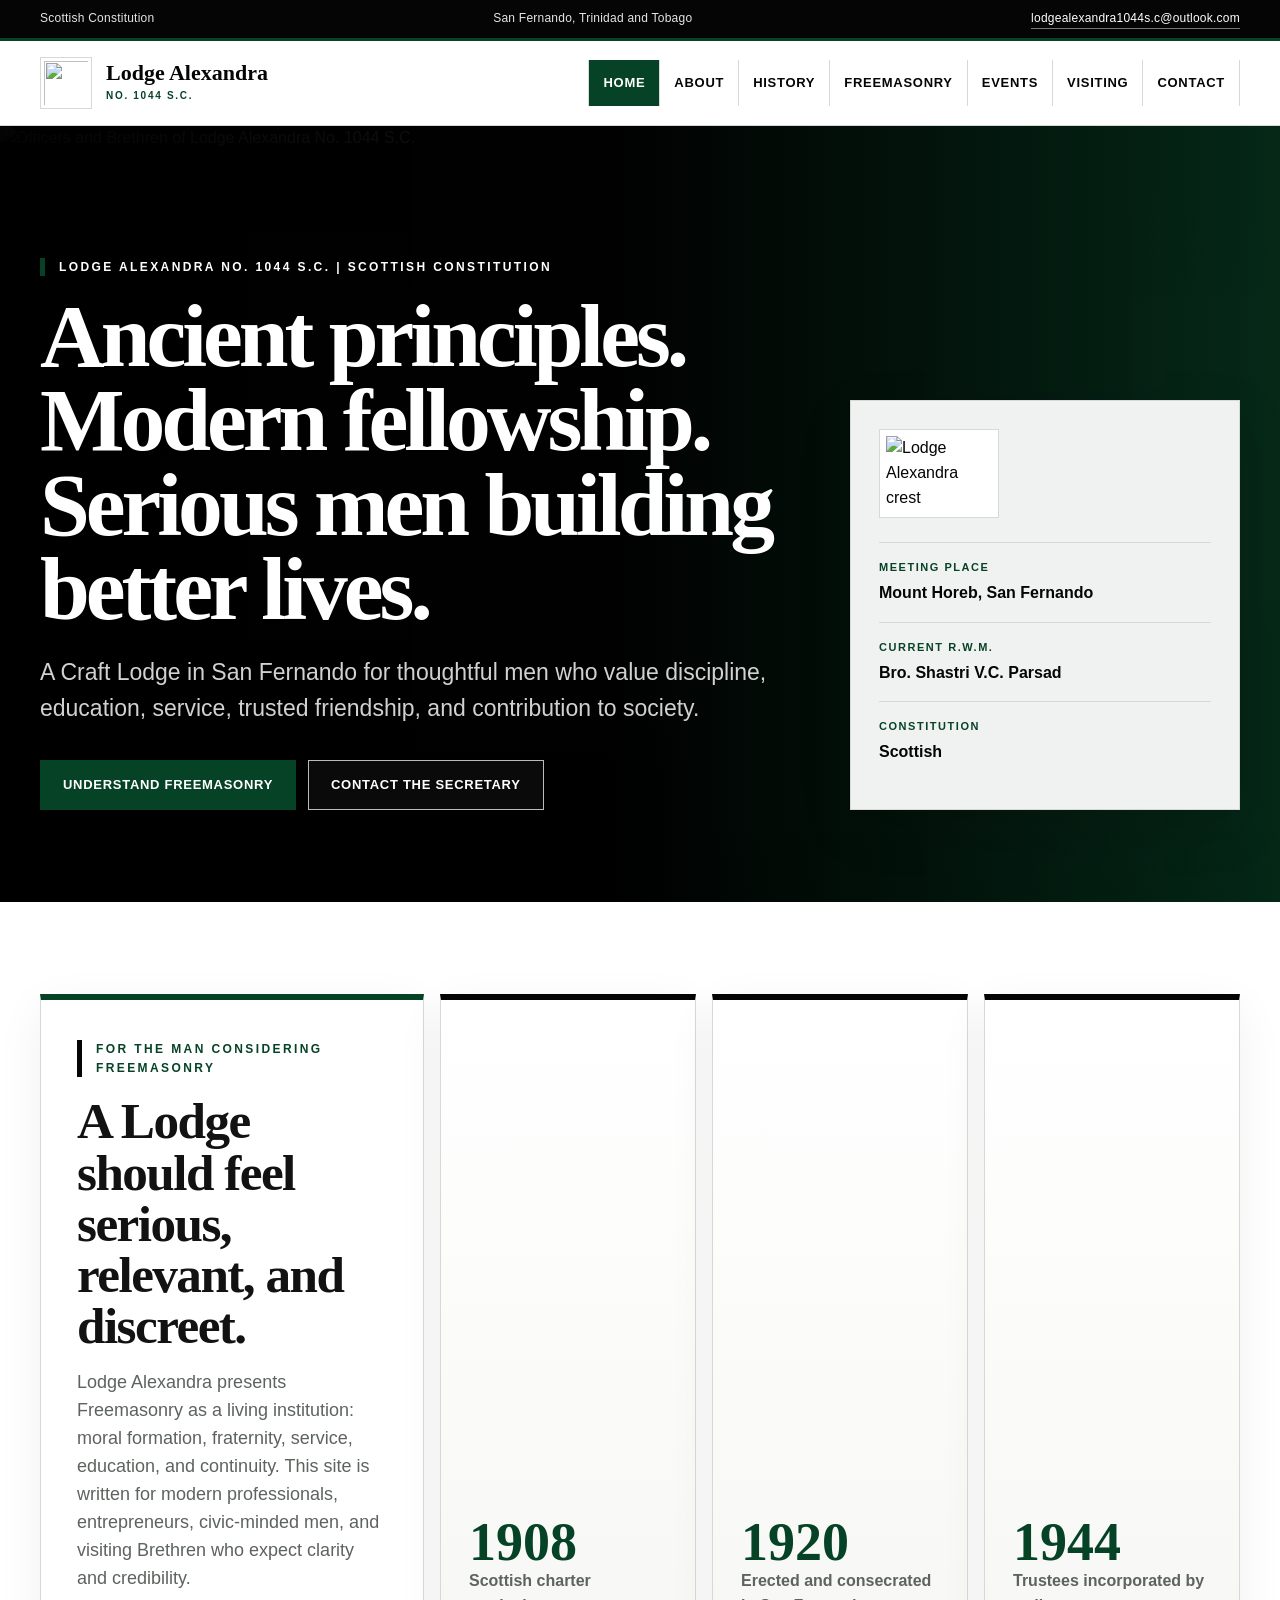
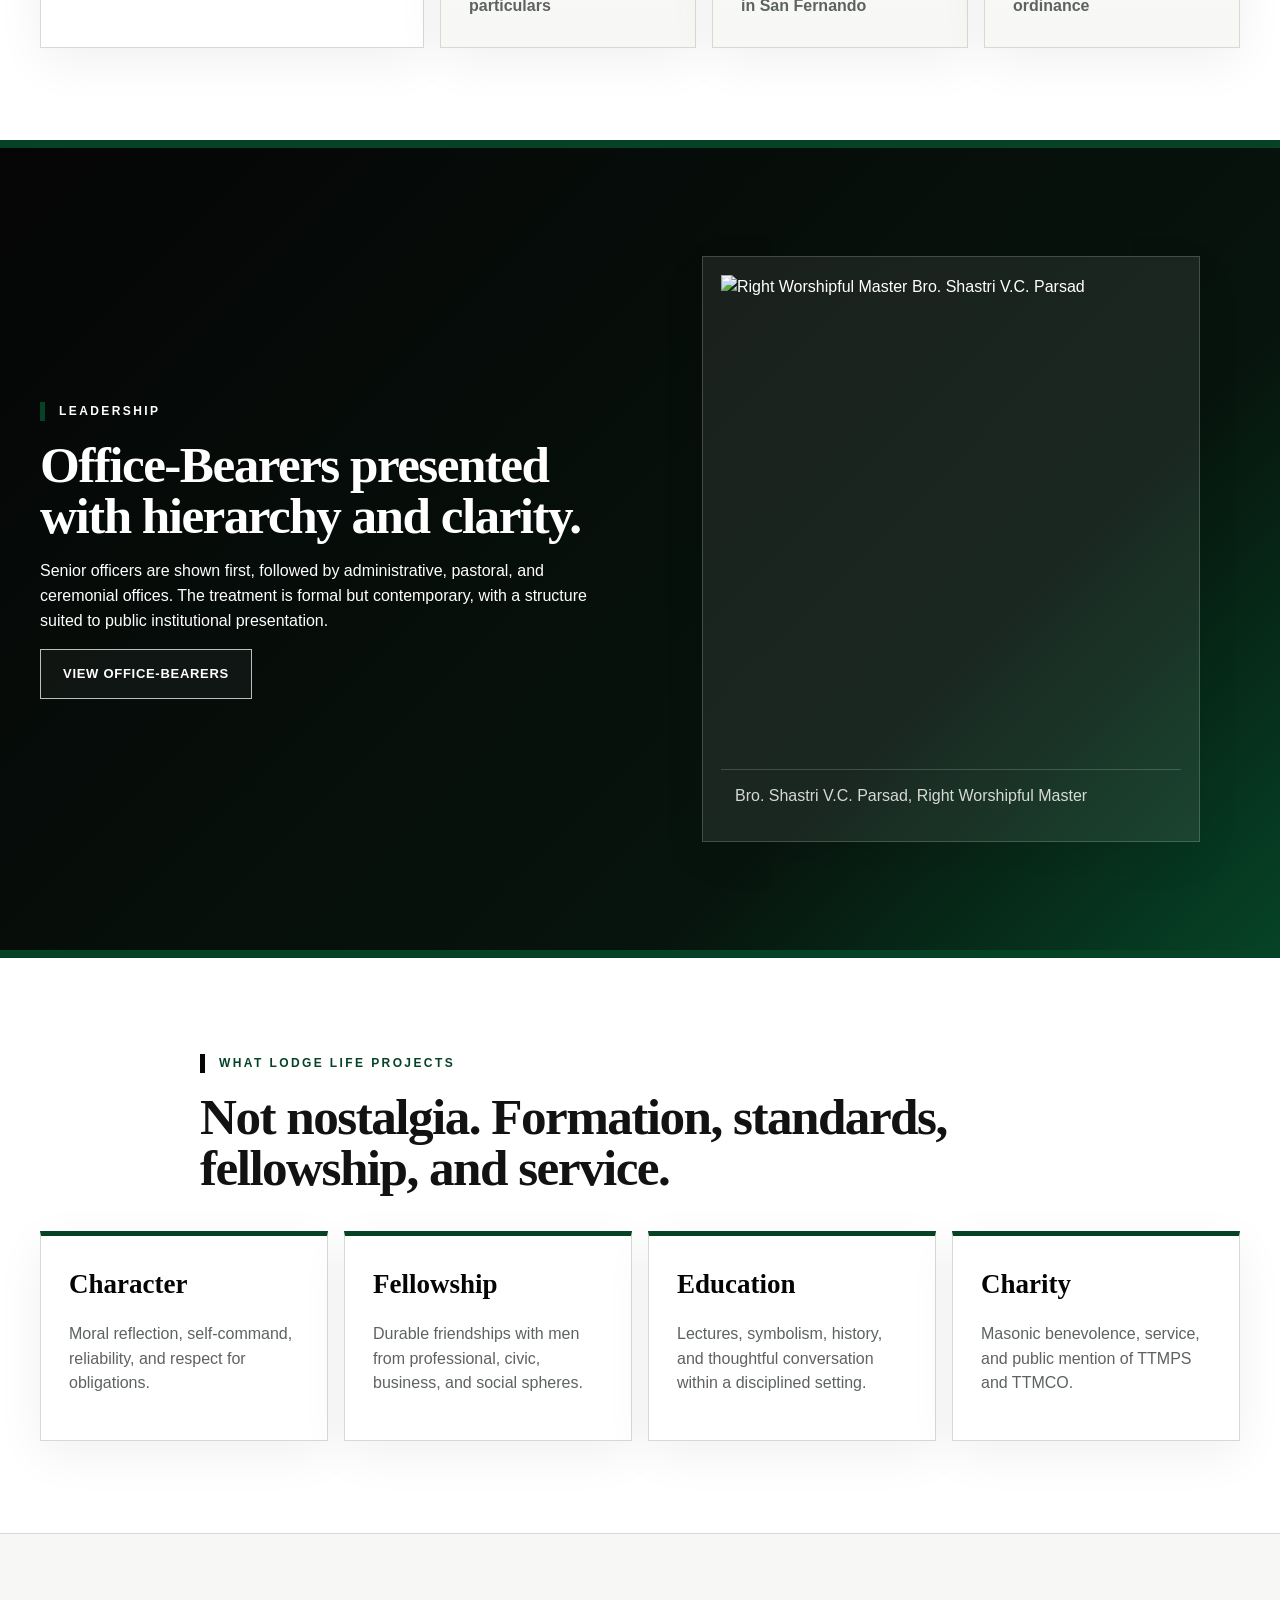
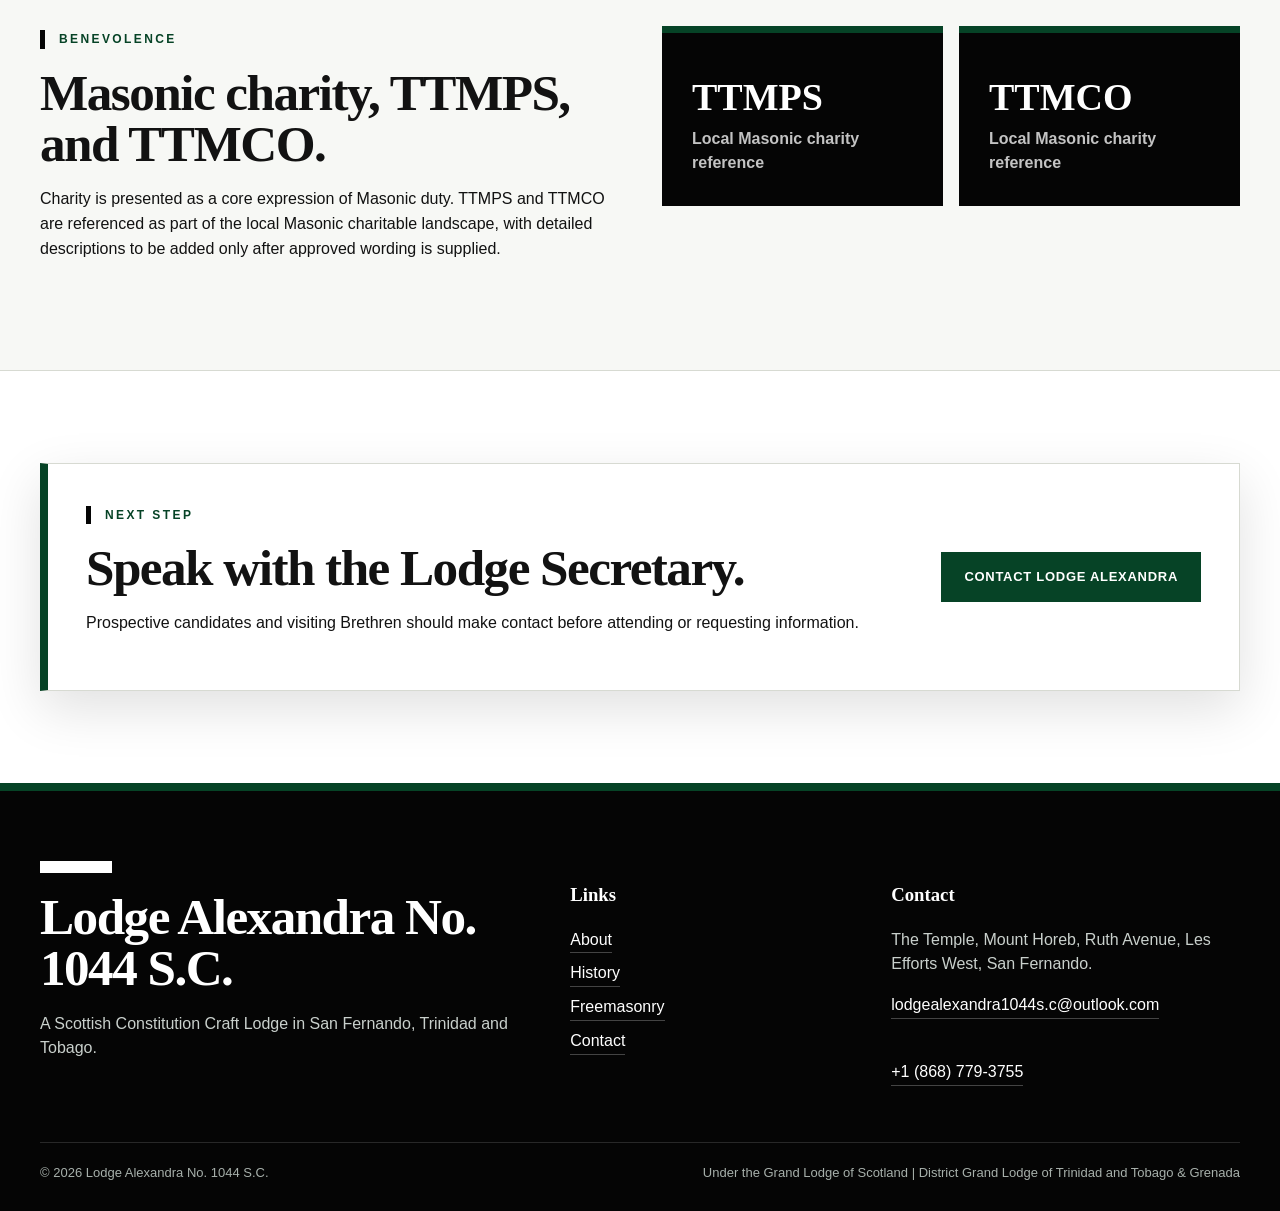
==== index.html @ 62c355cb "Add corporate homepage" ====
<!doctype html>
<html lang="en">
<head>
<meta charset="utf-8">
<meta name="viewport" content="width=device-width, initial-scale=1">
<title>Lodge Alexandra No. 1044 S.C. | Scottish Constitution Lodge in San Fernando</title>
<meta name="description" content="Modern public website for Lodge Alexandra No. 1044 S.C., San Fernando, Trinidad and Tobago.">
<meta name="theme-color" content="#064326">
<meta property="og:title" content="Lodge Alexandra No. 1044 S.C. | Scottish Constitution Lodge in San Fernando">
<meta property="og:description" content="Modern public website for Lodge Alexandra No. 1044 S.C., San Fernando, Trinidad and Tobago.">
<meta property="og:type" content="website">
<meta property="og:image" content="https://raw.githubusercontent.com/dominiong2026-stack/Lodge-Alexandra_1044_SC/main/assets/lodge-group-photo.jpg">
<link rel="icon" href="https://raw.githubusercontent.com/dominiong2026-stack/Lodge-Alexandra_1044_SC/main/assets/lodge-alexandra-logo.png" type="image/png">
<link rel="stylesheet" href="assets/styles.css">
</head>
<body class="">
<a class="skip-link" href="#main">Skip to content</a>
<header class="site-header" data-header>
  <div class="notice-bar"><div class="container"><span>Scottish Constitution</span><span>San Fernando, Trinidad and Tobago</span><a href="mailto:lodgealexandra1044s.c@outlook.com">lodgealexandra1044s.c@outlook.com</a></div></div>
  <div class="container nav-shell">
    <a class="brand" href="index.html" aria-label="Lodge Alexandra No. 1044 S.C. home"><img src="https://raw.githubusercontent.com/dominiong2026-stack/Lodge-Alexandra_1044_SC/main/assets/lodge-alexandra-logo.png" alt="" class="brand-mark"><span><strong>Lodge Alexandra</strong><small>No. 1044 S.C.</small></span></a>
    <button class="menu-toggle" type="button" data-menu-toggle aria-label="Open menu" aria-expanded="false"><span></span><span></span></button>
    <nav class="site-nav" data-nav><a class="nav-link active" href="index.html">Home</a><a class="nav-link " href="about.html">About</a><a class="nav-link " href="history.html">History</a><a class="nav-link " href="freemasonry.html">Freemasonry</a><a class="nav-link " href="events.html">Events</a><a class="nav-link " href="visiting-brethren.html">Visiting</a><a class="nav-link " href="contact.html">Contact</a></nav>
  </div>
</header>
<main id="main">
<section class="hero-v2">
  <div class="hero-bg"><img src="https://raw.githubusercontent.com/dominiong2026-stack/Lodge-Alexandra_1044_SC/main/assets/lodge-group-photo.jpg" alt="Officers and Brethren of Lodge Alexandra No. 1044 S.C."></div>
  <div class="container hero-inner">
    <div class="hero-copy">
      <p class="kicker">Lodge Alexandra No. 1044 S.C. | Scottish Constitution</p>
      <h1>Ancient principles. Modern fellowship. Serious men building better lives.</h1>
      <p class="lead">A Craft Lodge in San Fernando for thoughtful men who value discipline, education, service, trusted friendship, and contribution to society.</p>
      <div class="hero-actions"><a class="button gold" href="freemasonry.html">Understand Freemasonry</a><a class="button glass" href="contact.html">Contact the Secretary</a></div>
    </div>
    <aside class="hero-panel"><img src="https://raw.githubusercontent.com/dominiong2026-stack/Lodge-Alexandra_1044_SC/main/assets/lodge-alexandra-logo.png" alt="Lodge Alexandra crest"><dl><div><dt>Meeting place</dt><dd>Mount Horeb, San Fernando</dd></div><div><dt>Current R.W.M.</dt><dd>Bro. Shastri V.C. Parsad</dd></div><div><dt>Constitution</dt><dd>Scottish</dd></div></dl></aside>
  </div>
</section>
<section class="section intro-bento">
  <div class="container bento-grid">
    <article class="bento-card wide"><span class="kicker dark">For the man considering Freemasonry</span><h2>A Lodge should feel serious, relevant, and discreet.</h2><p>Lodge Alexandra presents Freemasonry as a living institution: moral formation, fraternity, service, education, and continuity. This site is written for modern professionals, entrepreneurs, civic-minded men, and visiting Brethren who expect clarity and credibility.</p></article>
    <article class="metric-card"><strong>1908</strong><span>Scottish charter particulars</span></article>
    <article class="metric-card"><strong>1920</strong><span>Erected and consecrated in San Fernando</span></article>
    <article class="metric-card"><strong>1944</strong><span>Trustees incorporated by ordinance</span></article>
  </div>
</section>
<section class="section dark-panel-section"><div class="container split modern-split"><div><span class="kicker">Leadership</span><h2>Office-Bearers presented with hierarchy and clarity.</h2><p>Senior officers are shown first, followed by administrative, pastoral, and ceremonial offices. The treatment is formal but contemporary, with a structure suited to public institutional presentation.</p><a class="button outline-light" href="about.html#office-bearers">View Office-Bearers</a></div><figure class="portrait-card"><img src="https://raw.githubusercontent.com/dominiong2026-stack/Lodge-Alexandra_1044_SC/main/assets/rwm-portrait.png" alt="Right Worshipful Master Bro. Shastri V.C. Parsad"><figcaption>Bro. Shastri V.C. Parsad, Right Worshipful Master</figcaption></figure></div></section>
<section class="section"><div class="container section-head"><span class="kicker dark">What Lodge life projects</span><h2>Not nostalgia. Formation, standards, fellowship, and service.</h2></div><div class="container cards four"><article class="feature-card"><h3>Character</h3><p>Moral reflection, self-command, reliability, and respect for obligations.</p></article><article class="feature-card"><h3>Fellowship</h3><p>Durable friendships with men from professional, civic, business, and social spheres.</p></article><article class="feature-card"><h3>Education</h3><p>Lectures, symbolism, history, and thoughtful conversation within a disciplined setting.</p></article><article class="feature-card"><h3>Charity</h3><p>Masonic benevolence, service, and public mention of TTMPS and TTMCO.</p></article></div></section>
<section class="section charity-band"><div class="container split"><div><span class="kicker dark">Benevolence</span><h2>Masonic charity, TTMPS, and TTMCO.</h2><p>Charity is presented as a core expression of Masonic duty. TTMPS and TTMCO are referenced as part of the local Masonic charitable landscape, with detailed descriptions to be added only after approved wording is supplied.</p></div><div class="charity-cards"><article><strong>TTMPS</strong><span>Local Masonic charity reference</span></article><article><strong>TTMCO</strong><span>Local Masonic charity reference</span></article></div></div></section>
<section class="section"><div class="container cta-strip"><div><span class="kicker dark">Next step</span><h2>Speak with the Lodge Secretary.</h2><p>Prospective candidates and visiting Brethren should make contact before attending or requesting information.</p></div><a class="button dark" href="contact.html">Contact Lodge Alexandra</a></div></section>
</main>
<footer class="site-footer">
  <div class="container footer-grid">
    <div><img src="https://raw.githubusercontent.com/dominiong2026-stack/Lodge-Alexandra_1044_SC/main/assets/lodge-alexandra-logo.png" alt="" class="footer-mark"><h2>Lodge Alexandra No. 1044 S.C.</h2><p>A Scottish Constitution Craft Lodge in San Fernando, Trinidad and Tobago.</p></div>
    <div><h3>Links</h3><a href="about.html">About</a><a href="history.html">History</a><a href="freemasonry.html">Freemasonry</a><a href="contact.html">Contact</a></div>
    <div><h3>Contact</h3><p>The Temple, Mount Horeb, Ruth Avenue, Les Efforts West, San Fernando.</p><p><a href="mailto:lodgealexandra1044s.c@outlook.com">lodgealexandra1044s.c@outlook.com</a><br><a href="tel:+18687793755">+1 (868) 779-3755</a></p></div>
  </div>
  <div class="container footer-bottom"><span>&copy; <span data-year></span> Lodge Alexandra No. 1044 S.C.</span><span>Under the Grand Lodge of Scotland | District Grand Lodge of Trinidad and Tobago &amp; Grenada</span></div>
</footer>
<script src="assets/main.js"></script>
</body>
</html>
---- assets/styles.css ----
:root{
  --black:#050505;
  --black-2:#111111;
  --green:#064326;
  --green-2:#0b5a35;
  --green-3:#0f6a42;
  --white:#ffffff;
  --paper:#f7f8f5;
  --stone:#e7e9e3;
  --line:#d7dad2;
  --text:#121212;
  --muted:#5d635e;
  --max:1200px;
  --shadow:0 18px 50px rgba(0,0,0,.12);
}
*{box-sizing:border-box}
html{scroll-behavior:smooth}
body{margin:0;font-family:Inter,Arial,Helvetica,sans-serif;color:var(--text);background:var(--white);line-height:1.55;text-rendering:optimizeLegibility}
a{color:inherit}img{max-width:100%;display:block}.container{width:min(var(--max),calc(100% - 40px));margin-inline:auto}.skip-link{position:absolute;left:16px;top:-80px;background:var(--green);color:var(--white);padding:10px 14px;z-index:999}.skip-link:focus{top:14px}
.notice-bar{background:var(--black);color:#e5e7e3;font-size:12px;border-bottom:3px solid var(--green)}.notice-bar .container{display:flex;gap:22px;justify-content:space-between;padding:9px 0;letter-spacing:.02em}.notice-bar a{color:var(--white);text-decoration:none;border-bottom:1px solid rgba(255,255,255,.45)}
.site-header{position:sticky;top:0;z-index:50;background:rgba(255,255,255,.96);backdrop-filter:blur(14px);border-bottom:1px solid var(--line)}.nav-shell{display:flex;align-items:center;justify-content:space-between;gap:24px;padding:16px 0}.brand{display:flex;align-items:center;gap:14px;text-decoration:none}.brand-mark{width:52px;height:52px;object-fit:contain;background:var(--white);padding:3px;border:1px solid var(--line)}.brand strong{display:block;font-family:Georgia,serif;font-size:22px;line-height:1;color:var(--black)}.brand small{display:block;text-transform:uppercase;letter-spacing:.17em;font-size:10px;color:var(--green);margin-top:4px;font-weight:900}.site-nav{display:flex;align-items:center;gap:0;border-left:1px solid var(--line)}.nav-link{text-decoration:none;padding:13px 14px;border-right:1px solid var(--line);font-weight:800;font-size:13px;color:var(--black);text-transform:uppercase;letter-spacing:.055em}.nav-link:hover,.nav-link.active{background:var(--green);color:var(--white)}.menu-toggle{display:none;background:transparent;border:1px solid var(--black);width:44px;height:44px}.menu-toggle span{display:block;height:2px;background:var(--black);margin:8px 9px}
.hero-v2{position:relative;min-height:740px;background:var(--black);color:var(--white);overflow:hidden;display:grid;align-items:end}.hero-bg{position:absolute;inset:0}.hero-bg:after{content:"";position:absolute;inset:0;background:linear-gradient(90deg,rgba(0,0,0,.94),rgba(0,0,0,.78) 48%,rgba(6,67,38,.58)),linear-gradient(0deg,rgba(0,0,0,.82),rgba(0,0,0,.12) 52%,rgba(0,0,0,.45))}.hero-bg img{width:100%;height:100%;object-fit:cover;opacity:.55;filter:contrast(1.05) saturate(.92)}.hero-inner{position:relative;z-index:2;display:grid;grid-template-columns:minmax(0,1.15fr)390px;gap:58px;align-items:end;padding:120px 0 92px}.hero-copy h1{font-family:Georgia,serif;font-size:clamp(48px,7vw,90px);letter-spacing:-.045em;line-height:.94;margin:0 0 24px;max-width:920px}.lead{font-size:clamp(18px,2vw,23px);color:rgba(255,255,255,.82);max-width:760px}.kicker{display:inline-flex;align-items:center;gap:10px;text-transform:uppercase;letter-spacing:.2em;font-size:12px;font-weight:900;color:#ffffff;margin-bottom:18px;border-left:5px solid var(--green);padding-left:14px}.kicker.dark{color:var(--green);border-left-color:var(--black)}.hero-actions{display:flex;gap:12px;flex-wrap:wrap;margin-top:34px}.button{display:inline-flex;align-items:center;justify-content:center;gap:8px;min-height:50px;padding:13px 22px;text-decoration:none;font-weight:900;border:1px solid var(--black);white-space:nowrap;text-transform:uppercase;letter-spacing:.055em;font-size:13px}.button.gold,.button.dark{background:var(--green);color:var(--white);border-color:var(--green)}.button.gold:hover,.button.dark:hover{background:var(--black);border-color:var(--black);color:var(--white)}.button.glass,.button.outline-light{color:var(--white);border-color:rgba(255,255,255,.72);background:rgba(255,255,255,.04)}.button.glass:hover,.button.outline-light:hover{background:var(--white);color:var(--black)}.button.full{width:100%}
.hero-panel{background:rgba(255,255,255,.94);border:1px solid var(--line);padding:28px;color:var(--black);box-shadow:var(--shadow)}.hero-panel img{width:120px;margin-bottom:24px;background:#fff;border:1px solid var(--line);padding:6px}.hero-panel dl,.info-panel dl{margin:0}.hero-panel div,.info-panel dl div{border-top:1px solid var(--line);padding:16px 0}.hero-panel dt,.info-panel dt{text-transform:uppercase;letter-spacing:.14em;font-size:11px;font-weight:900;color:var(--green)}.hero-panel dd,.info-panel dd{margin:5px 0 0;font-weight:650}
.section{padding:92px 0}.section.soft,.soft{background:var(--paper);border-top:1px solid var(--line);border-bottom:1px solid var(--line)}.section-head{max-width:880px;margin-bottom:38px}.section-head h2,.bento-card h2,.dark-panel-section h2,.charity-band h2,.page-hero h1,h2{font-family:Georgia,serif;font-size:clamp(34px,4vw,58px);line-height:1;letter-spacing:-.03em;margin:0 0 18px}.section-head p,.bento-card p{font-size:18px;color:var(--muted)}.bento-grid{display:grid;grid-template-columns:1.5fr repeat(3,1fr);gap:16px}.bento-card,.metric-card,.feature-card,.info-panel,.contact-card,.leader-feature,.officer-list,.portrait-card,.table-shell{background:var(--white);border:1px solid var(--line);box-shadow:0 14px 45px rgba(0,0,0,.06)}.bento-card{padding:36px;border-top:6px solid var(--green)}.metric-card{padding:28px;display:flex;flex-direction:column;justify-content:end;min-height:230px;background:linear-gradient(180deg,#fff,var(--paper));border-top:6px solid var(--black)}.metric-card strong{font-family:Georgia,serif;font-size:54px;line-height:1;color:var(--green)}.metric-card span{color:var(--muted);font-weight:800}.cards{display:grid;gap:16px}.cards.three{grid-template-columns:repeat(3,1fr)}.cards.four{grid-template-columns:repeat(4,1fr)}.feature-card{padding:28px;transition:.2s transform,.2s box-shadow;border-top:5px solid var(--green)}.feature-card:hover{transform:translateY(-3px);box-shadow:0 20px 55px rgba(0,0,0,.12)}.feature-card h3,.leader-feature h3,.info-panel h3,.contact-card h2{font-family:Georgia,serif;font-size:27px;margin:0 0 12px;color:var(--black)}.feature-card p{color:var(--muted)}
.dark-panel-section{background:linear-gradient(135deg,var(--black),#07140d 70%,var(--green));color:#fff;position:relative;overflow:hidden;border-top:8px solid var(--green);border-bottom:8px solid var(--green)}.dark-panel-section>.container{position:relative}.split{display:grid;grid-template-columns:1fr 1fr;gap:44px;align-items:start}.modern-split{align-items:center}.portrait-card{background:rgba(255,255,255,.08);border-color:rgba(255,255,255,.18);padding:18px;color:#fff}.portrait-card img{aspect-ratio:4/4.3;object-fit:cover}.portrait-card figcaption{padding:14px;color:rgba(255,255,255,.82);border-top:1px solid rgba(255,255,255,.18)}
.charity-band{background:var(--paper);border-top:1px solid var(--line);border-bottom:1px solid var(--line)}.charity-cards{display:grid;grid-template-columns:1fr 1fr;gap:16px}.charity-cards article{background:var(--black);color:#fff;border-top:7px solid var(--green);padding:30px;min-height:180px;display:flex;flex-direction:column;justify-content:end}.charity-cards strong{font-size:38px;font-family:Georgia,serif;color:var(--white)}.charity-cards span{color:rgba(255,255,255,.76);font-weight:700}.cta-strip{background:#fff;border:1px solid var(--line);border-left:8px solid var(--green);padding:38px;display:flex;align-items:center;justify-content:space-between;gap:24px;box-shadow:var(--shadow)}
.page-hero{padding:118px 0 78px;background:linear-gradient(135deg,var(--black),#06110b 65%,var(--green));color:#fff;position:relative;overflow:hidden;border-bottom:8px solid var(--green)}.page-hero .container{position:relative;z-index:1}.page-hero h1{max-width:920px}.page-hero .lead{max-width:860px}.info-panel,.contact-card{padding:30px}.info-panel dl div{border-color:var(--line)}.info-panel dt{color:var(--green)}.leadership-system{display:grid;grid-template-columns:1fr 1fr;gap:18px}.leader-feature{padding:30px;min-height:210px;background:linear-gradient(180deg,#fff,var(--paper));border-top:6px solid var(--green)}.leader-feature .overline,.officer-list span{text-transform:uppercase;letter-spacing:.14em;font-size:11px;font-weight:900;color:var(--green)}.officer-list{grid-column:1/-1;display:grid;grid-template-columns:repeat(4,1fr);gap:0;overflow:hidden;border-top:6px solid var(--black)}.officer-list div{padding:20px;border-top:1px solid var(--line);border-right:1px solid var(--line)}.officer-list strong{display:block;margin-top:6px}.principle-stack{display:grid;gap:14px}.principle-stack article{background:#fff;border:1px solid var(--line);border-left:6px solid var(--green);padding:24px}.principle-stack strong{font-size:24px;font-family:Georgia,serif;color:var(--black);display:block}.principle-stack span{color:var(--muted)}.timeline-pro{display:grid;grid-template-columns:repeat(4,1fr);gap:16px}.timeline-pro article{background:var(--black);color:#fff;border-top:7px solid var(--green);padding:28px;min-height:260px;display:flex;flex-direction:column;justify-content:end}.timeline-pro span{font-family:Georgia,serif;font-size:54px;color:var(--white);line-height:1}.timeline-pro p{color:rgba(255,255,255,.74)}.clean-list{padding-left:18px}.table-shell{overflow:auto}.table-shell table{width:100%;border-collapse:collapse}.table-shell th,.table-shell td{padding:18px;border-bottom:1px solid var(--line);text-align:left}.table-shell th{background:var(--black);color:#fff;text-transform:uppercase;letter-spacing:.08em;font-size:12px}.site-footer{background:var(--black);color:#c9d0cc;padding:70px 0 28px;border-top:8px solid var(--green)}.footer-grid{display:grid;grid-template-columns:1.4fr .8fr 1fr;gap:42px}.footer-mark{width:72px;background:#fff;padding:6px;margin-bottom:18px}.site-footer h2,.site-footer h3{color:#fff;font-family:Georgia,serif}.site-footer a{display:block;color:#fff;text-decoration:none;margin:8px 0;border-bottom:1px solid rgba(255,255,255,.25);width:max-content}.footer-bottom{border-top:1px solid rgba(255,255,255,.14);margin-top:40px;padding-top:20px;display:flex;justify-content:space-between;gap:20px;font-size:13px;color:#a7b0ab}
@media(max-width:980px){.hero-inner,.split{grid-template-columns:1fr}.hero-v2{min-height:auto}.hero-inner{padding:90px 0}.bento-grid,.cards.three,.cards.four,.timeline-pro{grid-template-columns:1fr 1fr}.officer-list{grid-template-columns:1fr 1fr}.site-nav{display:none;position:absolute;left:20px;right:20px;top:100%;background:#fff;border:1px solid var(--line);padding:14px;box-shadow:var(--shadow)}.site-nav.open{display:grid}.nav-link{border:0;border-bottom:1px solid var(--line)}.menu-toggle{display:block}.notice-bar .container{justify-content:center;flex-wrap:wrap}.footer-grid{grid-template-columns:1fr}.footer-bottom{flex-direction:column}}@media(max-width:640px){.container{width:min(100% - 28px,var(--max))}.hero-copy h1{font-size:42px}.hero-inner{grid-template-columns:1fr;gap:30px}.bento-grid,.cards.three,.cards.four,.timeline-pro,.leadership-system,.officer-list,.charity-cards{grid-template-columns:1fr}.cta-strip{display:block}.cta-strip .button{margin-top:18px;width:100%}.section{padding:64px 0}.page-hero{padding:90px 0 60px}.brand small{display:none}.notice-bar{display:none}.site-nav{left:14px;right:14px}}
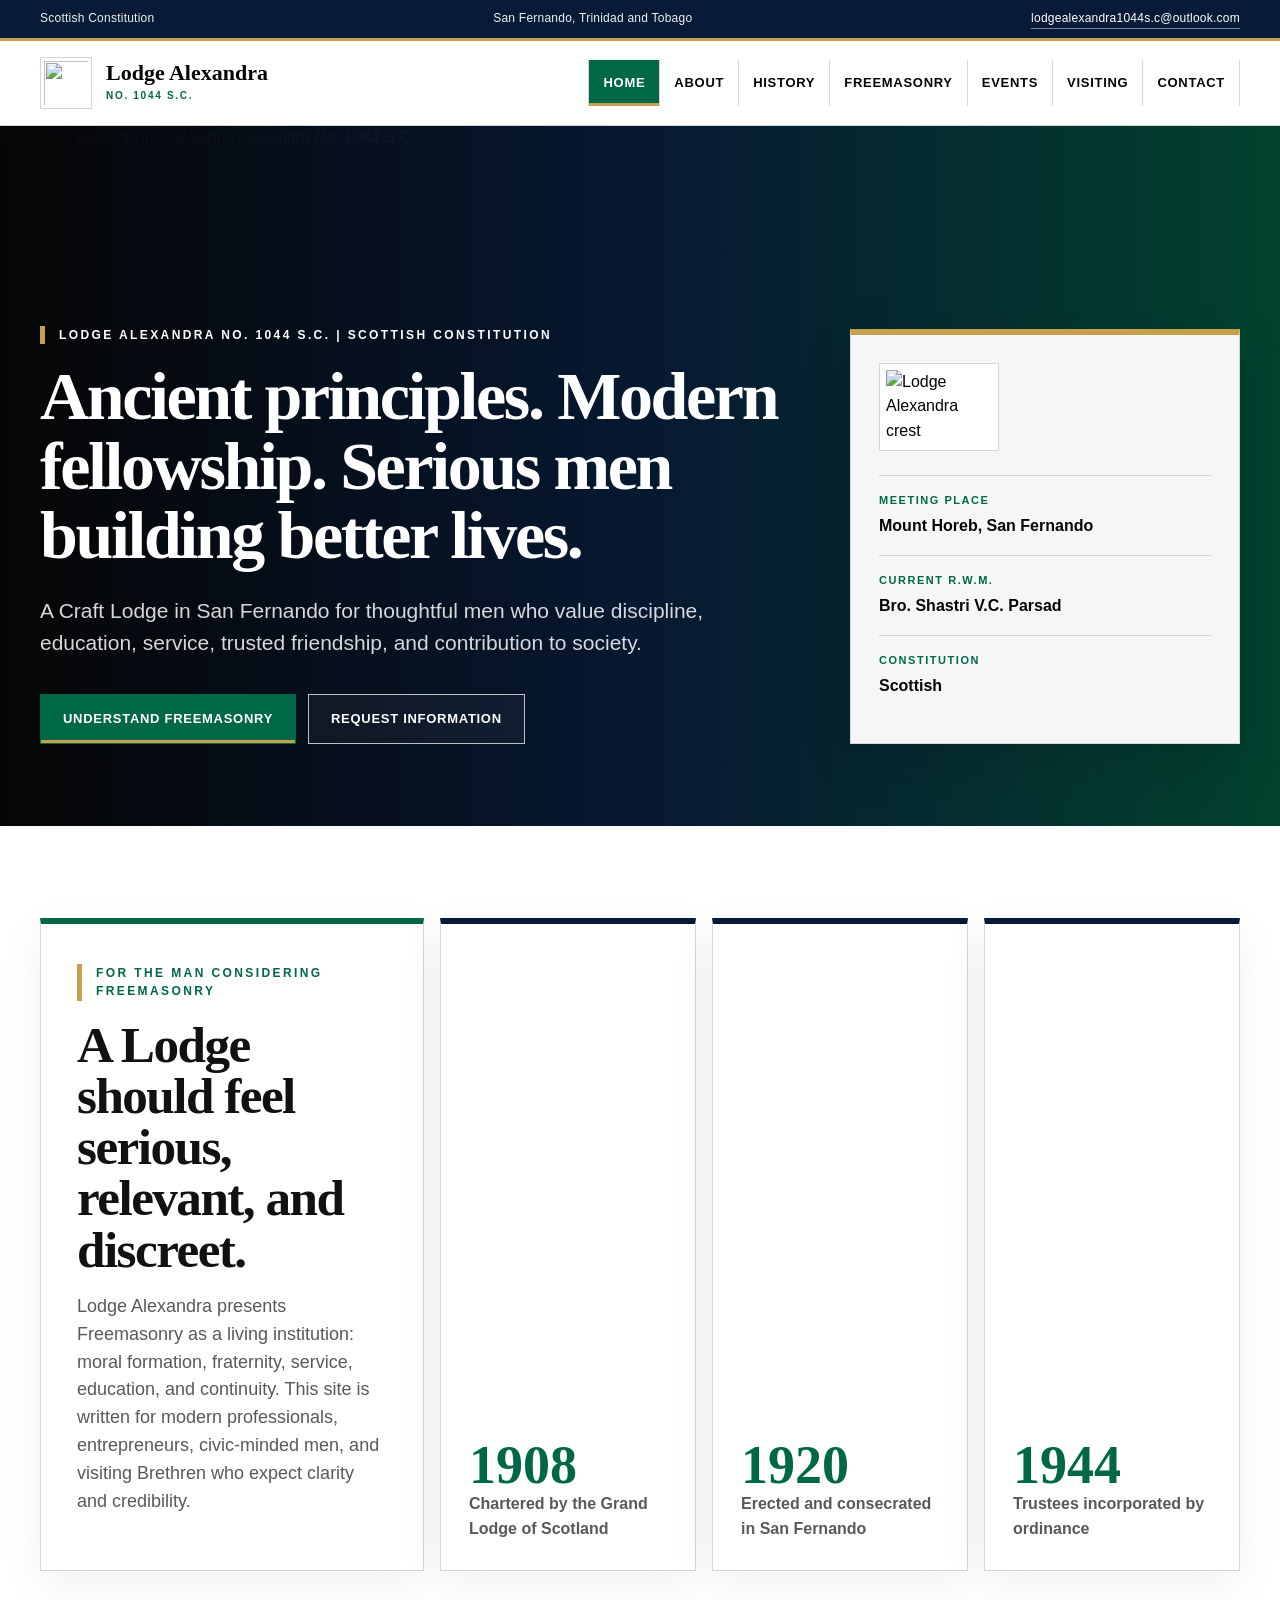
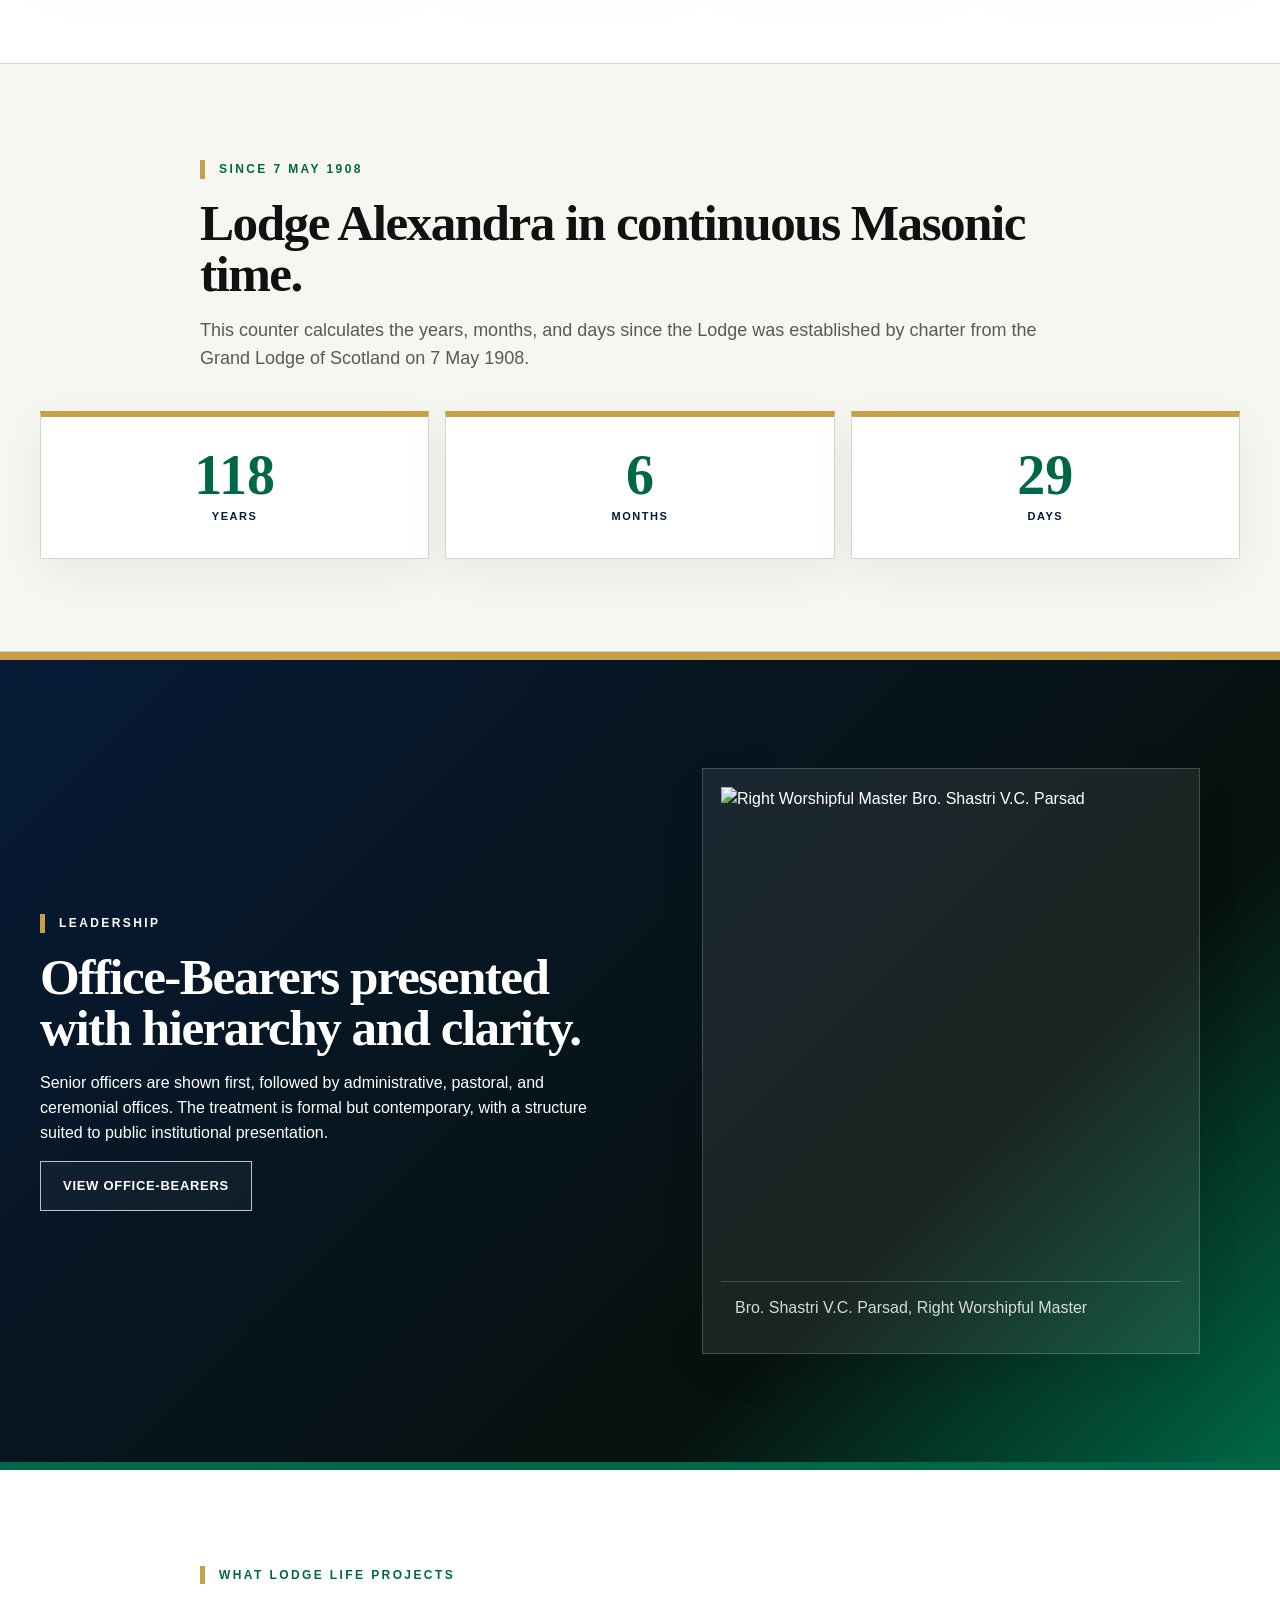
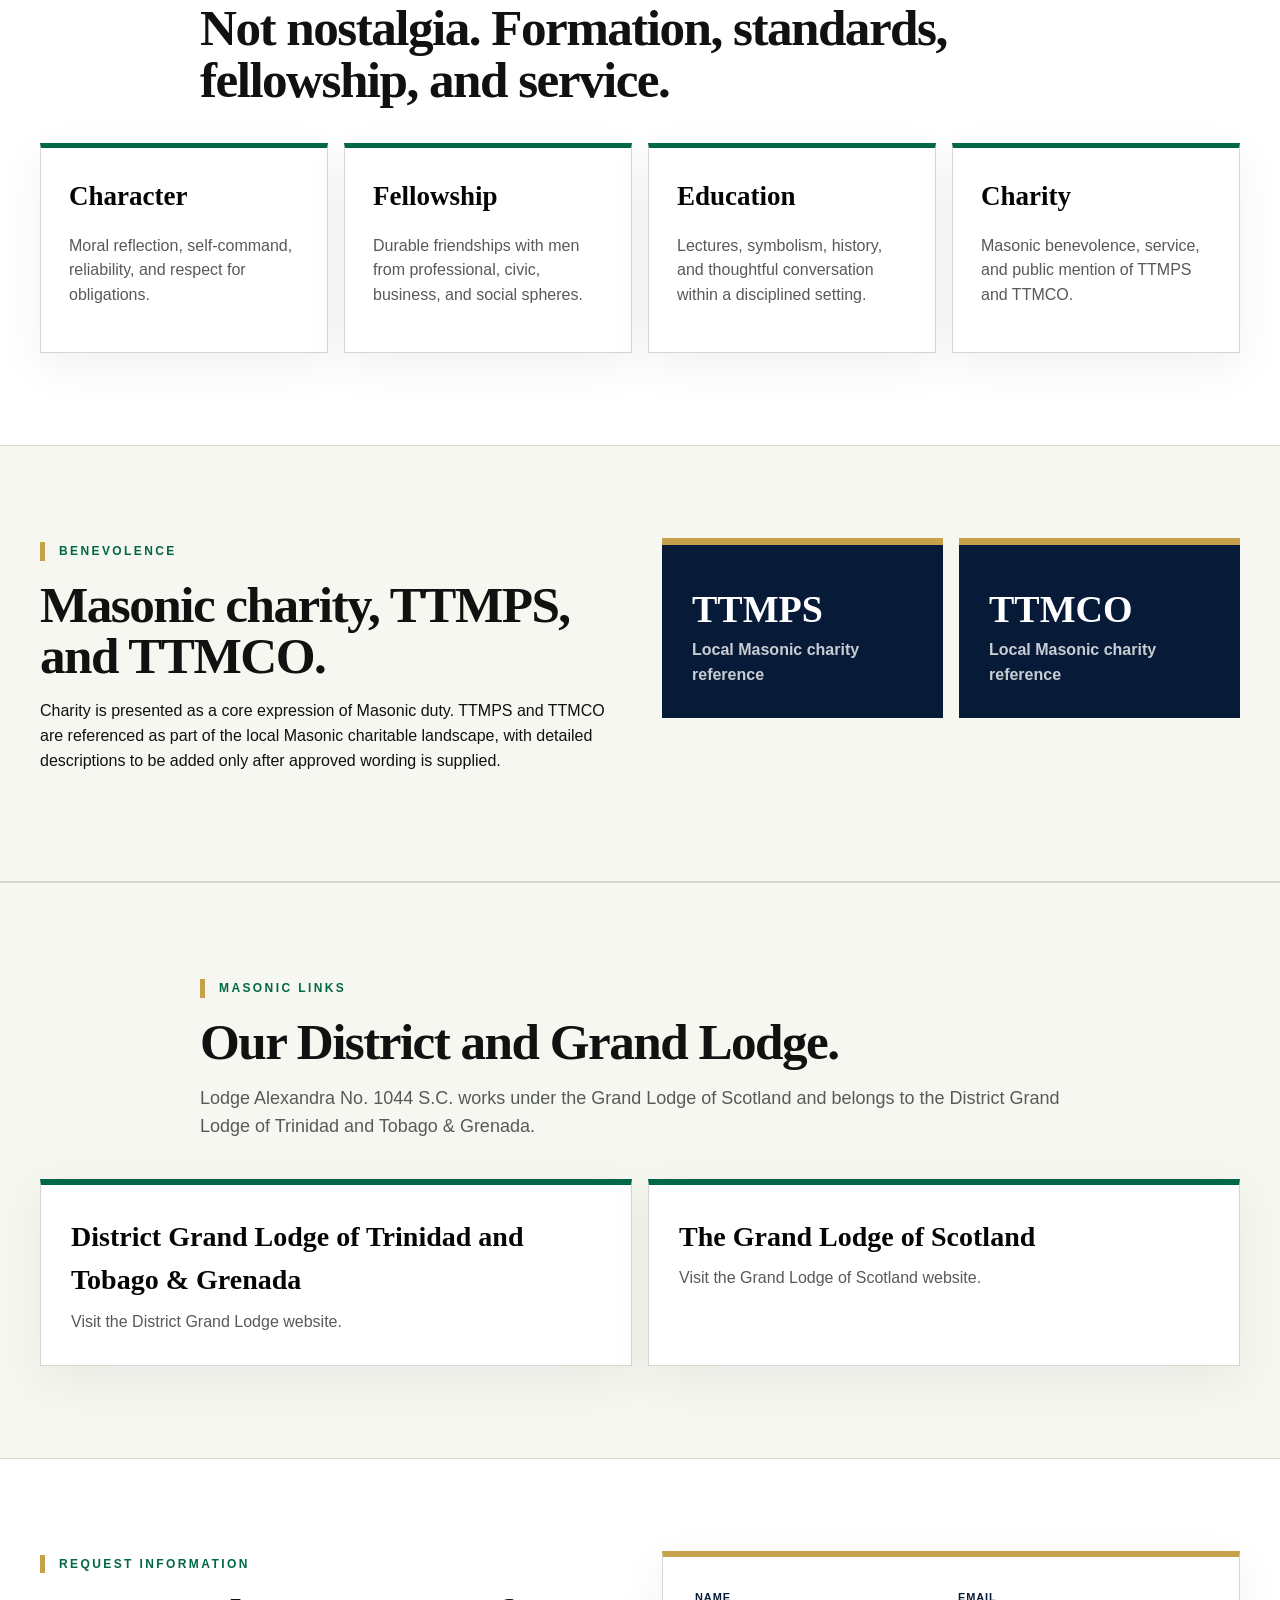
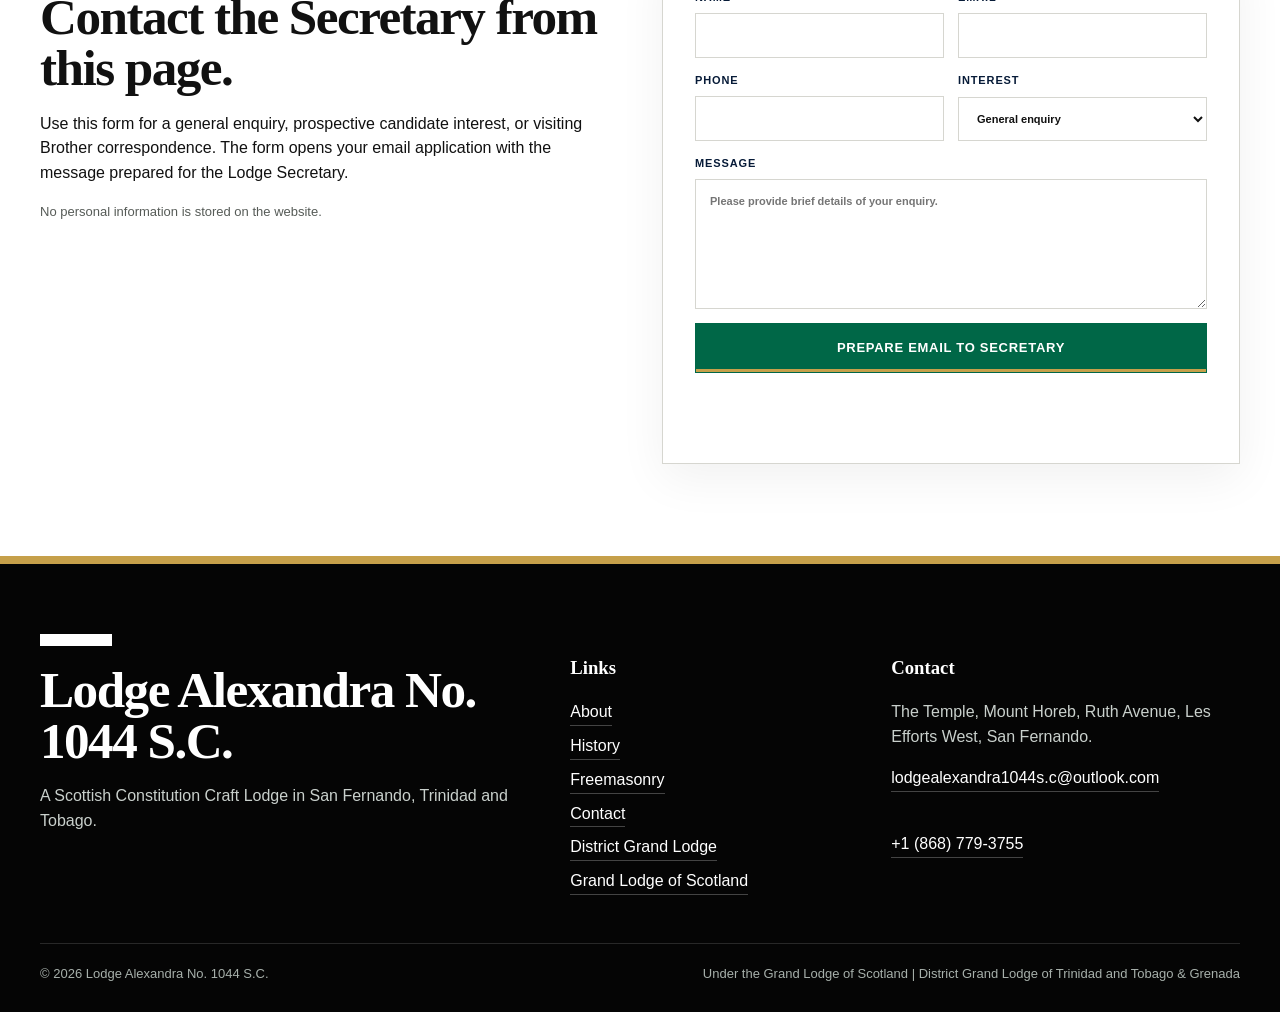
==== commit 2290d752: "Add lodge age clock enquiry form and Masonic links" ====
--- a/index.html
+++ b/index.html
@@ -5,7 +5,7 @@
 <meta name="viewport" content="width=device-width, initial-scale=1">
 <title>Lodge Alexandra No. 1044 S.C. | Scottish Constitution Lodge in San Fernando</title>
 <meta name="description" content="Modern public website for Lodge Alexandra No. 1044 S.C., San Fernando, Trinidad and Tobago.">
-<meta name="theme-color" content="#064326">
+<meta name="theme-color" content="#006747">
 <meta property="og:title" content="Lodge Alexandra No. 1044 S.C. | Scottish Constitution Lodge in San Fernando">
 <meta property="og:description" content="Modern public website for Lodge Alexandra No. 1044 S.C., San Fernando, Trinidad and Tobago.">
 <meta property="og:type" content="website">
@@ -13,14 +13,14 @@
 <link rel="icon" href="https://raw.githubusercontent.com/dominiong2026-stack/Lodge-Alexandra_1044_SC/main/assets/lodge-alexandra-logo.png" type="image/png">
 <link rel="stylesheet" href="assets/styles.css">
 </head>
-<body class="">
+<body>
 <a class="skip-link" href="#main">Skip to content</a>
 <header class="site-header" data-header>
   <div class="notice-bar"><div class="container"><span>Scottish Constitution</span><span>San Fernando, Trinidad and Tobago</span><a href="mailto:lodgealexandra1044s.c@outlook.com">lodgealexandra1044s.c@outlook.com</a></div></div>
   <div class="container nav-shell">
     <a class="brand" href="index.html" aria-label="Lodge Alexandra No. 1044 S.C. home"><img src="https://raw.githubusercontent.com/dominiong2026-stack/Lodge-Alexandra_1044_SC/main/assets/lodge-alexandra-logo.png" alt="" class="brand-mark"><span><strong>Lodge Alexandra</strong><small>No. 1044 S.C.</small></span></a>
     <button class="menu-toggle" type="button" data-menu-toggle aria-label="Open menu" aria-expanded="false"><span></span><span></span></button>
-    <nav class="site-nav" data-nav><a class="nav-link active" href="index.html">Home</a><a class="nav-link " href="about.html">About</a><a class="nav-link " href="history.html">History</a><a class="nav-link " href="freemasonry.html">Freemasonry</a><a class="nav-link " href="events.html">Events</a><a class="nav-link " href="visiting-brethren.html">Visiting</a><a class="nav-link " href="contact.html">Contact</a></nav>
+    <nav class="site-nav" data-nav><a class="nav-link active" href="index.html">Home</a><a class="nav-link" href="about.html">About</a><a class="nav-link" href="history.html">History</a><a class="nav-link" href="freemasonry.html">Freemasonry</a><a class="nav-link" href="events.html">Events</a><a class="nav-link" href="visiting-brethren.html">Visiting</a><a class="nav-link" href="contact.html">Contact</a></nav>
   </div>
 </header>
 <main id="main">
@@ -31,7 +31,7 @@
       <p class="kicker">Lodge Alexandra No. 1044 S.C. | Scottish Constitution</p>
       <h1>Ancient principles. Modern fellowship. Serious men building better lives.</h1>
       <p class="lead">A Craft Lodge in San Fernando for thoughtful men who value discipline, education, service, trusted friendship, and contribution to society.</p>
-      <div class="hero-actions"><a class="button gold" href="freemasonry.html">Understand Freemasonry</a><a class="button glass" href="contact.html">Contact the Secretary</a></div>
+      <div class="hero-actions"><a class="button gold" href="freemasonry.html">Understand Freemasonry</a><a class="button glass" href="#enquiry">Request information</a></div>
     </div>
     <aside class="hero-panel"><img src="https://raw.githubusercontent.com/dominiong2026-stack/Lodge-Alexandra_1044_SC/main/assets/lodge-alexandra-logo.png" alt="Lodge Alexandra crest"><dl><div><dt>Meeting place</dt><dd>Mount Horeb, San Fernando</dd></div><div><dt>Current R.W.M.</dt><dd>Bro. Shastri V.C. Parsad</dd></div><div><dt>Constitution</dt><dd>Scottish</dd></div></dl></aside>
   </div>
@@ -39,20 +39,25 @@
 <section class="section intro-bento">
   <div class="container bento-grid">
     <article class="bento-card wide"><span class="kicker dark">For the man considering Freemasonry</span><h2>A Lodge should feel serious, relevant, and discreet.</h2><p>Lodge Alexandra presents Freemasonry as a living institution: moral formation, fraternity, service, education, and continuity. This site is written for modern professionals, entrepreneurs, civic-minded men, and visiting Brethren who expect clarity and credibility.</p></article>
-    <article class="metric-card"><strong>1908</strong><span>Scottish charter particulars</span></article>
+    <article class="metric-card"><strong>1908</strong><span>Chartered by the Grand Lodge of Scotland</span></article>
     <article class="metric-card"><strong>1920</strong><span>Erected and consecrated in San Fernando</span></article>
     <article class="metric-card"><strong>1944</strong><span>Trustees incorporated by ordinance</span></article>
   </div>
 </section>
+<section class="section soft" data-lodge-age>
+  <div class="container section-head"><span class="kicker dark">Since 7 May 1908</span><h2>Lodge Alexandra in continuous Masonic time.</h2><p>This counter calculates the years, months, and days since the Lodge was established by charter from the Grand Lodge of Scotland on 7 May 1908.</p></div>
+  <div class="container clock-grid"><article class="clock-card"><strong data-age-years>--</strong><span>Years</span></article><article class="clock-card"><strong data-age-months>--</strong><span>Months</span></article><article class="clock-card"><strong data-age-days>--</strong><span>Days</span></article></div>
+</section>
 <section class="section dark-panel-section"><div class="container split modern-split"><div><span class="kicker">Leadership</span><h2>Office-Bearers presented with hierarchy and clarity.</h2><p>Senior officers are shown first, followed by administrative, pastoral, and ceremonial offices. The treatment is formal but contemporary, with a structure suited to public institutional presentation.</p><a class="button outline-light" href="about.html#office-bearers">View Office-Bearers</a></div><figure class="portrait-card"><img src="https://raw.githubusercontent.com/dominiong2026-stack/Lodge-Alexandra_1044_SC/main/assets/rwm-portrait.png" alt="Right Worshipful Master Bro. Shastri V.C. Parsad"><figcaption>Bro. Shastri V.C. Parsad, Right Worshipful Master</figcaption></figure></div></section>
 <section class="section"><div class="container section-head"><span class="kicker dark">What Lodge life projects</span><h2>Not nostalgia. Formation, standards, fellowship, and service.</h2></div><div class="container cards four"><article class="feature-card"><h3>Character</h3><p>Moral reflection, self-command, reliability, and respect for obligations.</p></article><article class="feature-card"><h3>Fellowship</h3><p>Durable friendships with men from professional, civic, business, and social spheres.</p></article><article class="feature-card"><h3>Education</h3><p>Lectures, symbolism, history, and thoughtful conversation within a disciplined setting.</p></article><article class="feature-card"><h3>Charity</h3><p>Masonic benevolence, service, and public mention of TTMPS and TTMCO.</p></article></div></section>
 <section class="section charity-band"><div class="container split"><div><span class="kicker dark">Benevolence</span><h2>Masonic charity, TTMPS, and TTMCO.</h2><p>Charity is presented as a core expression of Masonic duty. TTMPS and TTMCO are referenced as part of the local Masonic charitable landscape, with detailed descriptions to be added only after approved wording is supplied.</p></div><div class="charity-cards"><article><strong>TTMPS</strong><span>Local Masonic charity reference</span></article><article><strong>TTMCO</strong><span>Local Masonic charity reference</span></article></div></div></section>
-<section class="section"><div class="container cta-strip"><div><span class="kicker dark">Next step</span><h2>Speak with the Lodge Secretary.</h2><p>Prospective candidates and visiting Brethren should make contact before attending or requesting information.</p></div><a class="button dark" href="contact.html">Contact Lodge Alexandra</a></div></section>
+<section class="section soft"><div class="container section-head"><span class="kicker dark">Masonic links</span><h2>Our District and Grand Lodge.</h2><p>Lodge Alexandra No. 1044 S.C. works under the Grand Lodge of Scotland and belongs to the District Grand Lodge of Trinidad and Tobago &amp; Grenada.</p></div><div class="container external-links"><a class="external-card" href="https://dglttg.org/" target="_blank" rel="noopener"><strong>District Grand Lodge of Trinidad and Tobago &amp; Grenada</strong><span>Visit the District Grand Lodge website.</span></a><a class="external-card" href="https://www.grandlodgescotland.com/" target="_blank" rel="noopener"><strong>The Grand Lodge of Scotland</strong><span>Visit the Grand Lodge of Scotland website.</span></a></div></section>
+<section class="section" id="enquiry"><div class="container split"><div><span class="kicker dark">Request information</span><h2>Contact the Secretary from this page.</h2><p>Use this form for a general enquiry, prospective candidate interest, or visiting Brother correspondence. The form opens your email application with the message prepared for the Lodge Secretary.</p><p class="form-note">No personal information is stored on the website.</p></div><div class="contact-form-panel"><form class="enquiry-form" data-enquiry-form><div class="form-grid"><label>Name<input name="name" required autocomplete="name"></label><label>Email<input name="email" type="email" required autocomplete="email"></label></div><div class="form-grid"><label>Phone<input name="phone" autocomplete="tel"></label><label>Interest<select name="interest"><option>General enquiry</option><option>Prospective candidate information</option><option>Visiting Brother</option><option>Charity or community enquiry</option></select></label></div><label>Message<textarea name="message" required placeholder="Please provide brief details of your enquiry."></textarea></label><button class="button dark full" type="submit">Prepare email to Secretary</button><p class="form-status" data-form-status aria-live="polite"></p></form></div></div></section>
 </main>
 <footer class="site-footer">
   <div class="container footer-grid">
     <div><img src="https://raw.githubusercontent.com/dominiong2026-stack/Lodge-Alexandra_1044_SC/main/assets/lodge-alexandra-logo.png" alt="" class="footer-mark"><h2>Lodge Alexandra No. 1044 S.C.</h2><p>A Scottish Constitution Craft Lodge in San Fernando, Trinidad and Tobago.</p></div>
-    <div><h3>Links</h3><a href="about.html">About</a><a href="history.html">History</a><a href="freemasonry.html">Freemasonry</a><a href="contact.html">Contact</a></div>
+    <div><h3>Links</h3><a href="about.html">About</a><a href="history.html">History</a><a href="freemasonry.html">Freemasonry</a><a href="contact.html">Contact</a><a href="https://dglttg.org/" target="_blank" rel="noopener">District Grand Lodge</a><a href="https://www.grandlodgescotland.com/" target="_blank" rel="noopener">Grand Lodge of Scotland</a></div>
     <div><h3>Contact</h3><p>The Temple, Mount Horeb, Ruth Avenue, Les Efforts West, San Fernando.</p><p><a href="mailto:lodgealexandra1044s.c@outlook.com">lodgealexandra1044s.c@outlook.com</a><br><a href="tel:+18687793755">+1 (868) 779-3755</a></p></div>
   </div>
   <div class="container footer-bottom"><span>&copy; <span data-year></span> Lodge Alexandra No. 1044 S.C.</span><span>Under the Grand Lodge of Scotland | District Grand Lodge of Trinidad and Tobago &amp; Grenada</span></div>
--- a/assets/styles.css
+++ b/assets/styles.css
@@ -1,28 +1,24 @@
 :root{
   --black:#050505;
-  --black-2:#111111;
-  --green:#064326;
-  --green-2:#0b5a35;
-  --green-3:#0f6a42;
+  --blue:#071b38;
+  --green:#006747;
+  --gold:#c6a04a;
   --white:#ffffff;
-  --paper:#f7f8f5;
-  --stone:#e7e9e3;
-  --line:#d7dad2;
-  --text:#121212;
-  --muted:#5d635e;
+  --paper:#f7f7f2;
+  --line:#d6d6d0;
+  --text:#111111;
+  --muted:#565b57;
   --max:1200px;
   --shadow:0 18px 50px rgba(0,0,0,.12);
 }
-*{box-sizing:border-box}
-html{scroll-behavior:smooth}
-body{margin:0;font-family:Inter,Arial,Helvetica,sans-serif;color:var(--text);background:var(--white);line-height:1.55;text-rendering:optimizeLegibility}
-a{color:inherit}img{max-width:100%;display:block}.container{width:min(var(--max),calc(100% - 40px));margin-inline:auto}.skip-link{position:absolute;left:16px;top:-80px;background:var(--green);color:var(--white);padding:10px 14px;z-index:999}.skip-link:focus{top:14px}
-.notice-bar{background:var(--black);color:#e5e7e3;font-size:12px;border-bottom:3px solid var(--green)}.notice-bar .container{display:flex;gap:22px;justify-content:space-between;padding:9px 0;letter-spacing:.02em}.notice-bar a{color:var(--white);text-decoration:none;border-bottom:1px solid rgba(255,255,255,.45)}
-.site-header{position:sticky;top:0;z-index:50;background:rgba(255,255,255,.96);backdrop-filter:blur(14px);border-bottom:1px solid var(--line)}.nav-shell{display:flex;align-items:center;justify-content:space-between;gap:24px;padding:16px 0}.brand{display:flex;align-items:center;gap:14px;text-decoration:none}.brand-mark{width:52px;height:52px;object-fit:contain;background:var(--white);padding:3px;border:1px solid var(--line)}.brand strong{display:block;font-family:Georgia,serif;font-size:22px;line-height:1;color:var(--black)}.brand small{display:block;text-transform:uppercase;letter-spacing:.17em;font-size:10px;color:var(--green);margin-top:4px;font-weight:900}.site-nav{display:flex;align-items:center;gap:0;border-left:1px solid var(--line)}.nav-link{text-decoration:none;padding:13px 14px;border-right:1px solid var(--line);font-weight:800;font-size:13px;color:var(--black);text-transform:uppercase;letter-spacing:.055em}.nav-link:hover,.nav-link.active{background:var(--green);color:var(--white)}.menu-toggle{display:none;background:transparent;border:1px solid var(--black);width:44px;height:44px}.menu-toggle span{display:block;height:2px;background:var(--black);margin:8px 9px}
-.hero-v2{position:relative;min-height:740px;background:var(--black);color:var(--white);overflow:hidden;display:grid;align-items:end}.hero-bg{position:absolute;inset:0}.hero-bg:after{content:"";position:absolute;inset:0;background:linear-gradient(90deg,rgba(0,0,0,.94),rgba(0,0,0,.78) 48%,rgba(6,67,38,.58)),linear-gradient(0deg,rgba(0,0,0,.82),rgba(0,0,0,.12) 52%,rgba(0,0,0,.45))}.hero-bg img{width:100%;height:100%;object-fit:cover;opacity:.55;filter:contrast(1.05) saturate(.92)}.hero-inner{position:relative;z-index:2;display:grid;grid-template-columns:minmax(0,1.15fr)390px;gap:58px;align-items:end;padding:120px 0 92px}.hero-copy h1{font-family:Georgia,serif;font-size:clamp(48px,7vw,90px);letter-spacing:-.045em;line-height:.94;margin:0 0 24px;max-width:920px}.lead{font-size:clamp(18px,2vw,23px);color:rgba(255,255,255,.82);max-width:760px}.kicker{display:inline-flex;align-items:center;gap:10px;text-transform:uppercase;letter-spacing:.2em;font-size:12px;font-weight:900;color:#ffffff;margin-bottom:18px;border-left:5px solid var(--green);padding-left:14px}.kicker.dark{color:var(--green);border-left-color:var(--black)}.hero-actions{display:flex;gap:12px;flex-wrap:wrap;margin-top:34px}.button{display:inline-flex;align-items:center;justify-content:center;gap:8px;min-height:50px;padding:13px 22px;text-decoration:none;font-weight:900;border:1px solid var(--black);white-space:nowrap;text-transform:uppercase;letter-spacing:.055em;font-size:13px}.button.gold,.button.dark{background:var(--green);color:var(--white);border-color:var(--green)}.button.gold:hover,.button.dark:hover{background:var(--black);border-color:var(--black);color:var(--white)}.button.glass,.button.outline-light{color:var(--white);border-color:rgba(255,255,255,.72);background:rgba(255,255,255,.04)}.button.glass:hover,.button.outline-light:hover{background:var(--white);color:var(--black)}.button.full{width:100%}
-.hero-panel{background:rgba(255,255,255,.94);border:1px solid var(--line);padding:28px;color:var(--black);box-shadow:var(--shadow)}.hero-panel img{width:120px;margin-bottom:24px;background:#fff;border:1px solid var(--line);padding:6px}.hero-panel dl,.info-panel dl{margin:0}.hero-panel div,.info-panel dl div{border-top:1px solid var(--line);padding:16px 0}.hero-panel dt,.info-panel dt{text-transform:uppercase;letter-spacing:.14em;font-size:11px;font-weight:900;color:var(--green)}.hero-panel dd,.info-panel dd{margin:5px 0 0;font-weight:650}
-.section{padding:92px 0}.section.soft,.soft{background:var(--paper);border-top:1px solid var(--line);border-bottom:1px solid var(--line)}.section-head{max-width:880px;margin-bottom:38px}.section-head h2,.bento-card h2,.dark-panel-section h2,.charity-band h2,.page-hero h1,h2{font-family:Georgia,serif;font-size:clamp(34px,4vw,58px);line-height:1;letter-spacing:-.03em;margin:0 0 18px}.section-head p,.bento-card p{font-size:18px;color:var(--muted)}.bento-grid{display:grid;grid-template-columns:1.5fr repeat(3,1fr);gap:16px}.bento-card,.metric-card,.feature-card,.info-panel,.contact-card,.leader-feature,.officer-list,.portrait-card,.table-shell{background:var(--white);border:1px solid var(--line);box-shadow:0 14px 45px rgba(0,0,0,.06)}.bento-card{padding:36px;border-top:6px solid var(--green)}.metric-card{padding:28px;display:flex;flex-direction:column;justify-content:end;min-height:230px;background:linear-gradient(180deg,#fff,var(--paper));border-top:6px solid var(--black)}.metric-card strong{font-family:Georgia,serif;font-size:54px;line-height:1;color:var(--green)}.metric-card span{color:var(--muted);font-weight:800}.cards{display:grid;gap:16px}.cards.three{grid-template-columns:repeat(3,1fr)}.cards.four{grid-template-columns:repeat(4,1fr)}.feature-card{padding:28px;transition:.2s transform,.2s box-shadow;border-top:5px solid var(--green)}.feature-card:hover{transform:translateY(-3px);box-shadow:0 20px 55px rgba(0,0,0,.12)}.feature-card h3,.leader-feature h3,.info-panel h3,.contact-card h2{font-family:Georgia,serif;font-size:27px;margin:0 0 12px;color:var(--black)}.feature-card p{color:var(--muted)}
-.dark-panel-section{background:linear-gradient(135deg,var(--black),#07140d 70%,var(--green));color:#fff;position:relative;overflow:hidden;border-top:8px solid var(--green);border-bottom:8px solid var(--green)}.dark-panel-section>.container{position:relative}.split{display:grid;grid-template-columns:1fr 1fr;gap:44px;align-items:start}.modern-split{align-items:center}.portrait-card{background:rgba(255,255,255,.08);border-color:rgba(255,255,255,.18);padding:18px;color:#fff}.portrait-card img{aspect-ratio:4/4.3;object-fit:cover}.portrait-card figcaption{padding:14px;color:rgba(255,255,255,.82);border-top:1px solid rgba(255,255,255,.18)}
-.charity-band{background:var(--paper);border-top:1px solid var(--line);border-bottom:1px solid var(--line)}.charity-cards{display:grid;grid-template-columns:1fr 1fr;gap:16px}.charity-cards article{background:var(--black);color:#fff;border-top:7px solid var(--green);padding:30px;min-height:180px;display:flex;flex-direction:column;justify-content:end}.charity-cards strong{font-size:38px;font-family:Georgia,serif;color:var(--white)}.charity-cards span{color:rgba(255,255,255,.76);font-weight:700}.cta-strip{background:#fff;border:1px solid var(--line);border-left:8px solid var(--green);padding:38px;display:flex;align-items:center;justify-content:space-between;gap:24px;box-shadow:var(--shadow)}
-.page-hero{padding:118px 0 78px;background:linear-gradient(135deg,var(--black),#06110b 65%,var(--green));color:#fff;position:relative;overflow:hidden;border-bottom:8px solid var(--green)}.page-hero .container{position:relative;z-index:1}.page-hero h1{max-width:920px}.page-hero .lead{max-width:860px}.info-panel,.contact-card{padding:30px}.info-panel dl div{border-color:var(--line)}.info-panel dt{color:var(--green)}.leadership-system{display:grid;grid-template-columns:1fr 1fr;gap:18px}.leader-feature{padding:30px;min-height:210px;background:linear-gradient(180deg,#fff,var(--paper));border-top:6px solid var(--green)}.leader-feature .overline,.officer-list span{text-transform:uppercase;letter-spacing:.14em;font-size:11px;font-weight:900;color:var(--green)}.officer-list{grid-column:1/-1;display:grid;grid-template-columns:repeat(4,1fr);gap:0;overflow:hidden;border-top:6px solid var(--black)}.officer-list div{padding:20px;border-top:1px solid var(--line);border-right:1px solid var(--line)}.officer-list strong{display:block;margin-top:6px}.principle-stack{display:grid;gap:14px}.principle-stack article{background:#fff;border:1px solid var(--line);border-left:6px solid var(--green);padding:24px}.principle-stack strong{font-size:24px;font-family:Georgia,serif;color:var(--black);display:block}.principle-stack span{color:var(--muted)}.timeline-pro{display:grid;grid-template-columns:repeat(4,1fr);gap:16px}.timeline-pro article{background:var(--black);color:#fff;border-top:7px solid var(--green);padding:28px;min-height:260px;display:flex;flex-direction:column;justify-content:end}.timeline-pro span{font-family:Georgia,serif;font-size:54px;color:var(--white);line-height:1}.timeline-pro p{color:rgba(255,255,255,.74)}.clean-list{padding-left:18px}.table-shell{overflow:auto}.table-shell table{width:100%;border-collapse:collapse}.table-shell th,.table-shell td{padding:18px;border-bottom:1px solid var(--line);text-align:left}.table-shell th{background:var(--black);color:#fff;text-transform:uppercase;letter-spacing:.08em;font-size:12px}.site-footer{background:var(--black);color:#c9d0cc;padding:70px 0 28px;border-top:8px solid var(--green)}.footer-grid{display:grid;grid-template-columns:1.4fr .8fr 1fr;gap:42px}.footer-mark{width:72px;background:#fff;padding:6px;margin-bottom:18px}.site-footer h2,.site-footer h3{color:#fff;font-family:Georgia,serif}.site-footer a{display:block;color:#fff;text-decoration:none;margin:8px 0;border-bottom:1px solid rgba(255,255,255,.25);width:max-content}.footer-bottom{border-top:1px solid rgba(255,255,255,.14);margin-top:40px;padding-top:20px;display:flex;justify-content:space-between;gap:20px;font-size:13px;color:#a7b0ab}
-@media(max-width:980px){.hero-inner,.split{grid-template-columns:1fr}.hero-v2{min-height:auto}.hero-inner{padding:90px 0}.bento-grid,.cards.three,.cards.four,.timeline-pro{grid-template-columns:1fr 1fr}.officer-list{grid-template-columns:1fr 1fr}.site-nav{display:none;position:absolute;left:20px;right:20px;top:100%;background:#fff;border:1px solid var(--line);padding:14px;box-shadow:var(--shadow)}.site-nav.open{display:grid}.nav-link{border:0;border-bottom:1px solid var(--line)}.menu-toggle{display:block}.notice-bar .container{justify-content:center;flex-wrap:wrap}.footer-grid{grid-template-columns:1fr}.footer-bottom{flex-direction:column}}@media(max-width:640px){.container{width:min(100% - 28px,var(--max))}.hero-copy h1{font-size:42px}.hero-inner{grid-template-columns:1fr;gap:30px}.bento-grid,.cards.three,.cards.four,.timeline-pro,.leadership-system,.officer-list,.charity-cards{grid-template-columns:1fr}.cta-strip{display:block}.cta-strip .button{margin-top:18px;width:100%}.section{padding:64px 0}.page-hero{padding:90px 0 60px}.brand small{display:none}.notice-bar{display:none}.site-nav{left:14px;right:14px}}
+*{box-sizing:border-box}html{scroll-behavior:smooth}body{margin:0;font-family:Inter,Arial,Helvetica,sans-serif;color:var(--text);background:var(--white);line-height:1.55;text-rendering:optimizeLegibility}a{color:inherit}img{max-width:100%;display:block}.container{width:min(var(--max),calc(100% - 40px));margin-inline:auto}.skip-link{position:absolute;left:16px;top:-80px;background:var(--green);color:var(--white);padding:10px 14px;z-index:999}.skip-link:focus{top:14px}
+.notice-bar{background:var(--blue);color:#eef2ef;font-size:12px;border-bottom:3px solid var(--gold)}.notice-bar .container{display:flex;gap:22px;justify-content:space-between;padding:9px 0;letter-spacing:.02em}.notice-bar a{color:var(--white);text-decoration:none;border-bottom:1px solid rgba(255,255,255,.45)}
+.site-header{position:sticky;top:0;z-index:50;background:rgba(255,255,255,.97);backdrop-filter:blur(14px);border-bottom:1px solid var(--line)}.nav-shell{display:flex;align-items:center;justify-content:space-between;gap:24px;padding:16px 0}.brand{display:flex;align-items:center;gap:14px;text-decoration:none}.brand-mark{width:52px;height:52px;object-fit:contain;background:#fff;padding:3px;border:1px solid var(--line)}.brand strong{display:block;font-family:Georgia,serif;font-size:22px;line-height:1;color:var(--black)}.brand small{display:block;text-transform:uppercase;letter-spacing:.17em;font-size:10px;color:var(--green);margin-top:4px;font-weight:900}.site-nav{display:flex;align-items:center;gap:0;border-left:1px solid var(--line)}.nav-link{text-decoration:none;padding:13px 14px;border-right:1px solid var(--line);font-weight:800;font-size:13px;color:var(--black);text-transform:uppercase;letter-spacing:.055em}.nav-link:hover,.nav-link.active{background:var(--green);color:var(--white);box-shadow:inset 0 -3px 0 var(--gold)}.menu-toggle{display:none;background:transparent;border:1px solid var(--black);width:44px;height:44px}.menu-toggle span{display:block;height:2px;background:var(--black);margin:8px 9px}
+.hero-v2{position:relative;min-height:700px;background:var(--black);color:var(--white);overflow:hidden;display:grid;align-items:end}.hero-bg{position:absolute;inset:0}.hero-bg:after{content:"";position:absolute;inset:0;background:linear-gradient(90deg,rgba(5,5,5,.96),rgba(7,27,56,.86) 50%,rgba(0,103,71,.62)),linear-gradient(0deg,rgba(5,5,5,.86),rgba(5,5,5,.12) 52%,rgba(5,5,5,.45))}.hero-bg img{width:100%;height:100%;object-fit:cover;opacity:.52;filter:contrast(1.05) saturate(.92)}.hero-inner{position:relative;z-index:2;display:grid;grid-template-columns:minmax(0,1.15fr)390px;gap:58px;align-items:end;padding:110px 0 82px}.hero-copy h1{font-family:Georgia,serif;font-size:clamp(38px,5.6vw,68px);letter-spacing:-.035em;line-height:1.02;margin:0 0 24px;max-width:860px}.lead{font-size:clamp(17px,1.7vw,21px);color:rgba(255,255,255,.84);max-width:760px}.kicker{display:inline-flex;align-items:center;gap:10px;text-transform:uppercase;letter-spacing:.2em;font-size:12px;font-weight:900;color:#fff;margin-bottom:18px;border-left:5px solid var(--gold);padding-left:14px}.kicker.dark{color:var(--green);border-left-color:var(--gold)}.hero-actions{display:flex;gap:12px;flex-wrap:wrap;margin-top:34px}.button{display:inline-flex;align-items:center;justify-content:center;gap:8px;min-height:50px;padding:13px 22px;text-decoration:none;font-weight:900;border:1px solid var(--black);white-space:nowrap;text-transform:uppercase;letter-spacing:.055em;font-size:13px}.button.gold,.button.dark{background:var(--green);color:var(--white);border-color:var(--green);box-shadow:inset 0 -3px 0 var(--gold)}.button.gold:hover,.button.dark:hover{background:var(--blue);border-color:var(--blue);color:var(--white)}.button.glass,.button.outline-light{color:var(--white);border-color:rgba(255,255,255,.72);background:rgba(255,255,255,.04)}.button.glass:hover,.button.outline-light:hover{background:var(--white);color:var(--black)}.button.full{width:100%}
+.hero-panel{background:rgba(255,255,255,.96);border:1px solid var(--line);border-top:6px solid var(--gold);padding:28px;color:var(--black);box-shadow:var(--shadow)}.hero-panel img{width:120px;margin-bottom:24px;background:#fff;border:1px solid var(--line);padding:6px}.hero-panel dl,.info-panel dl{margin:0}.hero-panel div,.info-panel dl div{border-top:1px solid var(--line);padding:16px 0}.hero-panel dt,.info-panel dt{text-transform:uppercase;letter-spacing:.14em;font-size:11px;font-weight:900;color:var(--green)}.hero-panel dd,.info-panel dd{margin:5px 0 0;font-weight:650}
+.section{padding:92px 0}.section.soft,.soft{background:var(--paper);border-top:1px solid var(--line);border-bottom:1px solid var(--line)}.section-head{max-width:880px;margin-bottom:38px}.section-head h2,.bento-card h2,.dark-panel-section h2,.charity-band h2,.page-hero h1,h2{font-family:Georgia,serif;font-size:clamp(34px,4vw,58px);line-height:1;letter-spacing:-.03em;margin:0 0 18px}.section-head p,.bento-card p{font-size:18px;color:var(--muted)}.bento-grid{display:grid;grid-template-columns:1.5fr repeat(3,1fr);gap:16px}.bento-card,.metric-card,.feature-card,.info-panel,.contact-card,.leader-feature,.officer-list,.portrait-card,.table-shell,.clock-card,.external-card,.contact-form-panel{background:var(--white);border:1px solid var(--line);box-shadow:0 14px 45px rgba(0,0,0,.06)}.bento-card{padding:36px;border-top:6px solid var(--green)}.metric-card{padding:28px;display:flex;flex-direction:column;justify-content:end;min-height:230px;background:#fff;border-top:6px solid var(--blue)}.metric-card strong{font-family:Georgia,serif;font-size:54px;line-height:1;color:var(--green)}.metric-card span{color:var(--muted);font-weight:800}.cards{display:grid;gap:16px}.cards.three{grid-template-columns:repeat(3,1fr)}.cards.four{grid-template-columns:repeat(4,1fr)}.feature-card{padding:28px;transition:.2s transform,.2s box-shadow;border-top:5px solid var(--green)}.feature-card:hover{transform:translateY(-3px);box-shadow:0 20px 55px rgba(0,0,0,.12);border-top-color:var(--gold)}.feature-card h3,.leader-feature h3,.info-panel h3,.contact-card h2{font-family:Georgia,serif;font-size:27px;margin:0 0 12px;color:var(--black)}.feature-card p{color:var(--muted)}
+.clock-grid{display:grid;grid-template-columns:repeat(3,1fr);gap:16px;margin-top:20px}.clock-card{padding:30px;border-top:6px solid var(--gold);text-align:center}.clock-card strong{font-family:Georgia,serif;font-size:56px;line-height:1;color:var(--green);display:block}.clock-card span{text-transform:uppercase;letter-spacing:.14em;font-size:11px;font-weight:900;color:var(--blue)}.external-links{display:grid;grid-template-columns:1fr 1fr;gap:16px}.external-card{padding:30px;border-top:6px solid var(--green);text-decoration:none}.external-card:hover{border-top-color:var(--gold);transform:translateY(-2px)}.external-card strong{font-family:Georgia,serif;font-size:28px;display:block;color:var(--black)}.external-card span{display:block;color:var(--muted);margin-top:8px}.contact-form-panel{padding:32px;border-top:6px solid var(--gold)}.enquiry-form{display:grid;gap:14px}.form-grid{display:grid;grid-template-columns:1fr 1fr;gap:14px}.enquiry-form label{display:grid;gap:7px;font-weight:900;text-transform:uppercase;letter-spacing:.08em;font-size:11px;color:var(--blue)}.enquiry-form input,.enquiry-form select,.enquiry-form textarea{width:100%;border:1px solid var(--line);padding:13px 14px;font:inherit;background:#fff;color:var(--text);border-radius:0}.enquiry-form textarea{min-height:130px;resize:vertical}.form-note{font-size:13px;color:var(--muted);margin:6px 0 0}.form-status{font-size:13px;color:var(--green);font-weight:800;min-height:18px}
+.dark-panel-section{background:linear-gradient(135deg,var(--blue),#07110d 70%,var(--green));color:#fff;position:relative;overflow:hidden;border-top:8px solid var(--gold);border-bottom:8px solid var(--green)}.split{display:grid;grid-template-columns:1fr 1fr;gap:44px;align-items:start}.modern-split{align-items:center}.portrait-card{background:rgba(255,255,255,.08);border-color:rgba(255,255,255,.18);padding:18px;color:#fff}.portrait-card img{aspect-ratio:4/4.3;object-fit:cover}.portrait-card figcaption{padding:14px;color:rgba(255,255,255,.82);border-top:1px solid rgba(255,255,255,.18)}
+.charity-band{background:var(--paper);border-top:1px solid var(--line);border-bottom:1px solid var(--line)}.charity-cards{display:grid;grid-template-columns:1fr 1fr;gap:16px}.charity-cards article{background:var(--blue);color:#fff;border-top:7px solid var(--gold);padding:30px;min-height:180px;display:flex;flex-direction:column;justify-content:end}.charity-cards strong{font-size:38px;font-family:Georgia,serif;color:#fff}.charity-cards span{color:rgba(255,255,255,.78);font-weight:700}.cta-strip{background:#fff;border:1px solid var(--line);border-left:8px solid var(--green);padding:38px;display:flex;align-items:center;justify-content:space-between;gap:24px;box-shadow:var(--shadow)}
+.page-hero{padding:118px 0 78px;background:linear-gradient(135deg,var(--blue),#07110d 65%,var(--green));color:#fff;position:relative;overflow:hidden;border-bottom:8px solid var(--gold)}.page-hero h1{max-width:920px}.page-hero .lead{max-width:860px}.info-panel,.contact-card{padding:30px}.info-panel dt{color:var(--green)}.leadership-system{display:grid;grid-template-columns:1fr 1fr;gap:18px}.leader-feature{padding:30px;min-height:210px;background:#fff;border-top:6px solid var(--green)}.leader-feature .overline,.officer-list span{text-transform:uppercase;letter-spacing:.14em;font-size:11px;font-weight:900;color:var(--green)}.officer-list{grid-column:1/-1;display:grid;grid-template-columns:repeat(4,1fr);gap:0;overflow:hidden;border-top:6px solid var(--blue)}.officer-list div{padding:20px;border-top:1px solid var(--line);border-right:1px solid var(--line)}.officer-list strong{display:block;margin-top:6px}.principle-stack{display:grid;gap:14px}.principle-stack article{background:#fff;border:1px solid var(--line);border-left:6px solid var(--green);padding:24px}.principle-stack strong{font-size:24px;font-family:Georgia,serif;color:var(--black);display:block}.principle-stack span{color:var(--muted)}.timeline-pro{display:grid;grid-template-columns:repeat(4,1fr);gap:16px}.timeline-pro article{background:var(--blue);color:#fff;border-top:7px solid var(--gold);padding:28px;min-height:260px;display:flex;flex-direction:column;justify-content:end}.timeline-pro span{font-family:Georgia,serif;font-size:54px;color:#fff;line-height:1}.timeline-pro p{color:rgba(255,255,255,.74)}.clean-list{padding-left:18px}.table-shell{overflow:auto}.table-shell table{width:100%;border-collapse:collapse}.table-shell th,.table-shell td{padding:18px;border-bottom:1px solid var(--line);text-align:left}.table-shell th{background:var(--blue);color:#fff;text-transform:uppercase;letter-spacing:.08em;font-size:12px}.site-footer{background:var(--black);color:#c9d0cc;padding:70px 0 28px;border-top:8px solid var(--gold)}.footer-grid{display:grid;grid-template-columns:1.4fr .8fr 1fr;gap:42px}.footer-mark{width:72px;background:#fff;padding:6px;margin-bottom:18px}.site-footer h2,.site-footer h3{color:#fff;font-family:Georgia,serif}.site-footer a{display:block;color:#fff;text-decoration:none;margin:8px 0;border-bottom:1px solid rgba(255,255,255,.25);width:max-content}.footer-bottom{border-top:1px solid rgba(255,255,255,.14);margin-top:40px;padding-top:20px;display:flex;justify-content:space-between;gap:20px;font-size:13px;color:#a7b0ab}
+@media(max-width:980px){.hero-inner,.split{grid-template-columns:1fr}.hero-v2{min-height:auto}.hero-inner{padding:82px 0}.bento-grid,.cards.three,.cards.four,.timeline-pro,.clock-grid,.external-links{grid-template-columns:1fr 1fr}.officer-list{grid-template-columns:1fr 1fr}.site-nav{display:none;position:absolute;left:20px;right:20px;top:100%;background:#fff;border:1px solid var(--line);padding:14px;box-shadow:var(--shadow)}.site-nav.open{display:grid}.nav-link{border:0;border-bottom:1px solid var(--line)}.menu-toggle{display:block}.notice-bar .container{justify-content:center;flex-wrap:wrap}.footer-grid{grid-template-columns:1fr}.footer-bottom{flex-direction:column}}@media(max-width:640px){.container{width:min(100% - 28px,var(--max))}.hero-copy h1{font-size:34px}.hero-inner{grid-template-columns:1fr;gap:30px}.bento-grid,.cards.three,.cards.four,.timeline-pro,.leadership-system,.officer-list,.charity-cards,.clock-grid,.external-links,.form-grid{grid-template-columns:1fr}.cta-strip{display:block}.cta-strip .button{margin-top:18px;width:100%}.section{padding:64px 0}.page-hero{padding:90px 0 60px}.brand small{display:none}.notice-bar{display:none}.site-nav{left:14px;right:14px}}
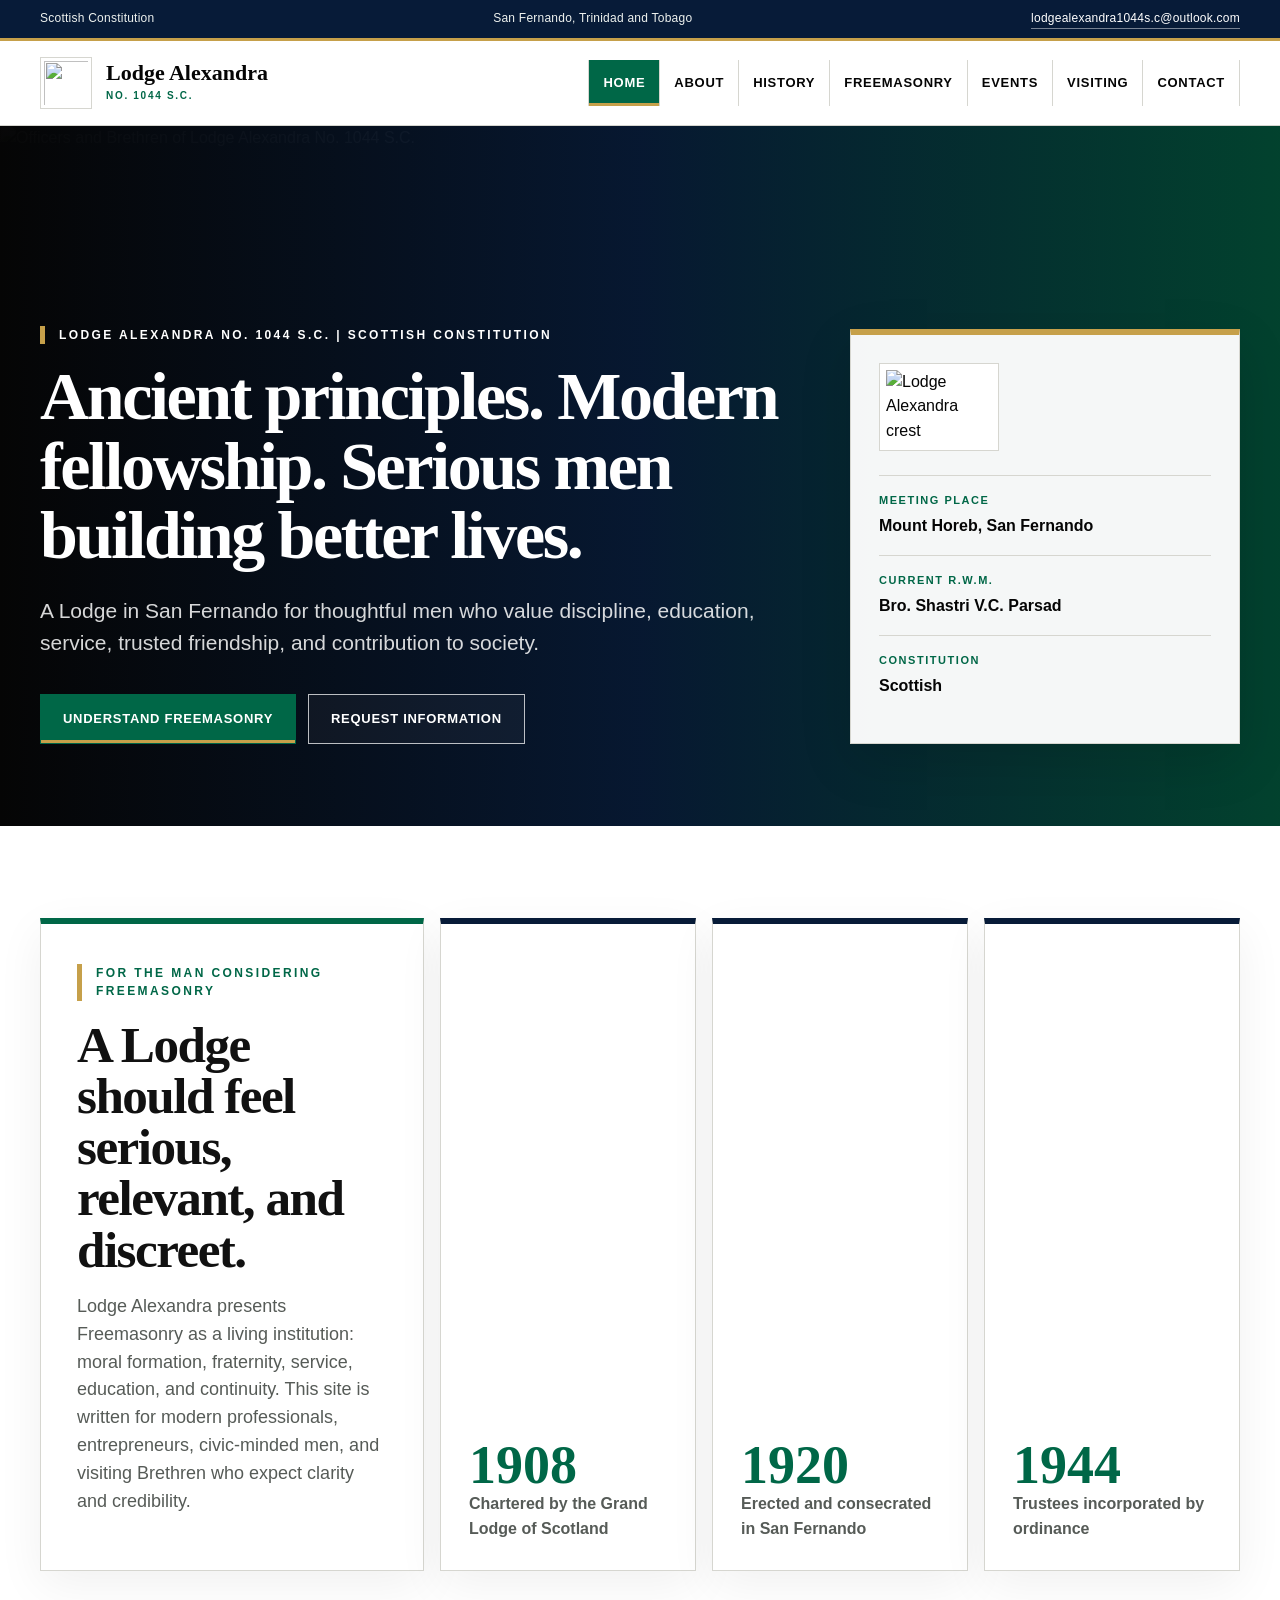
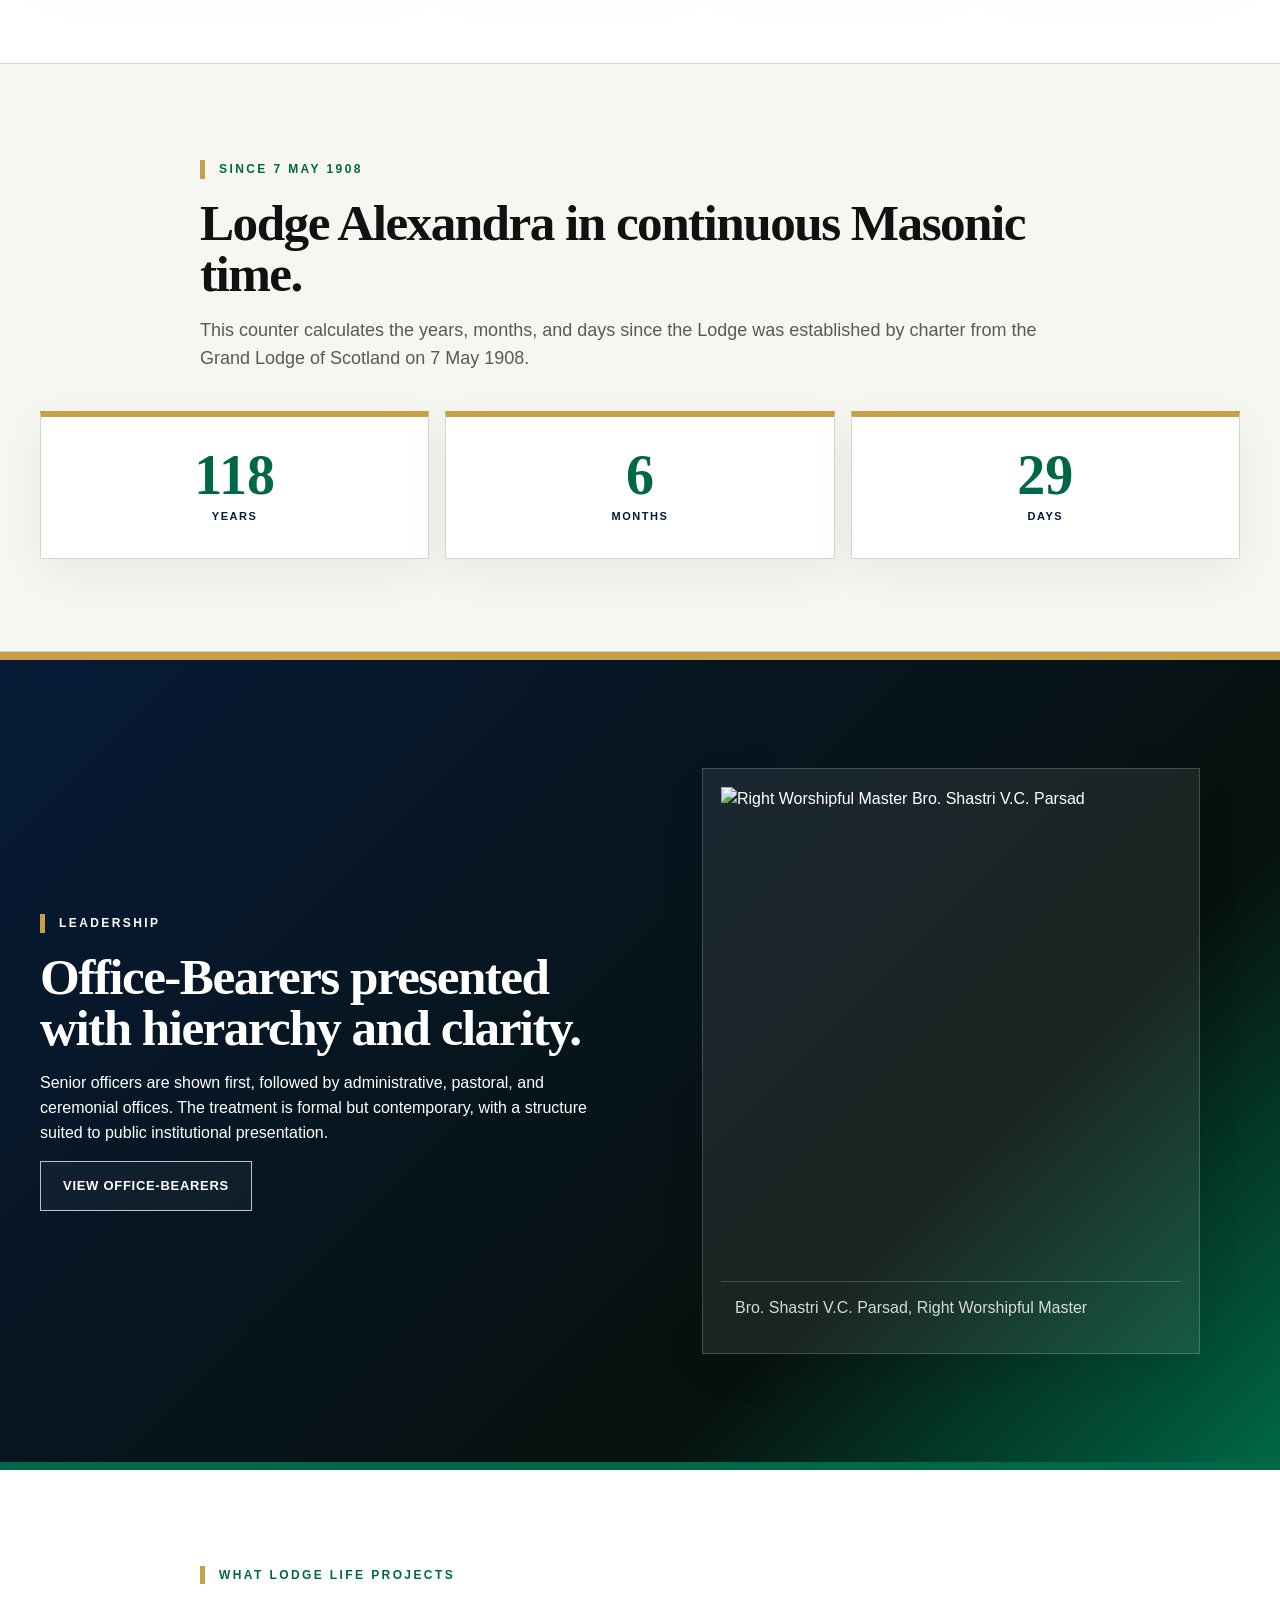
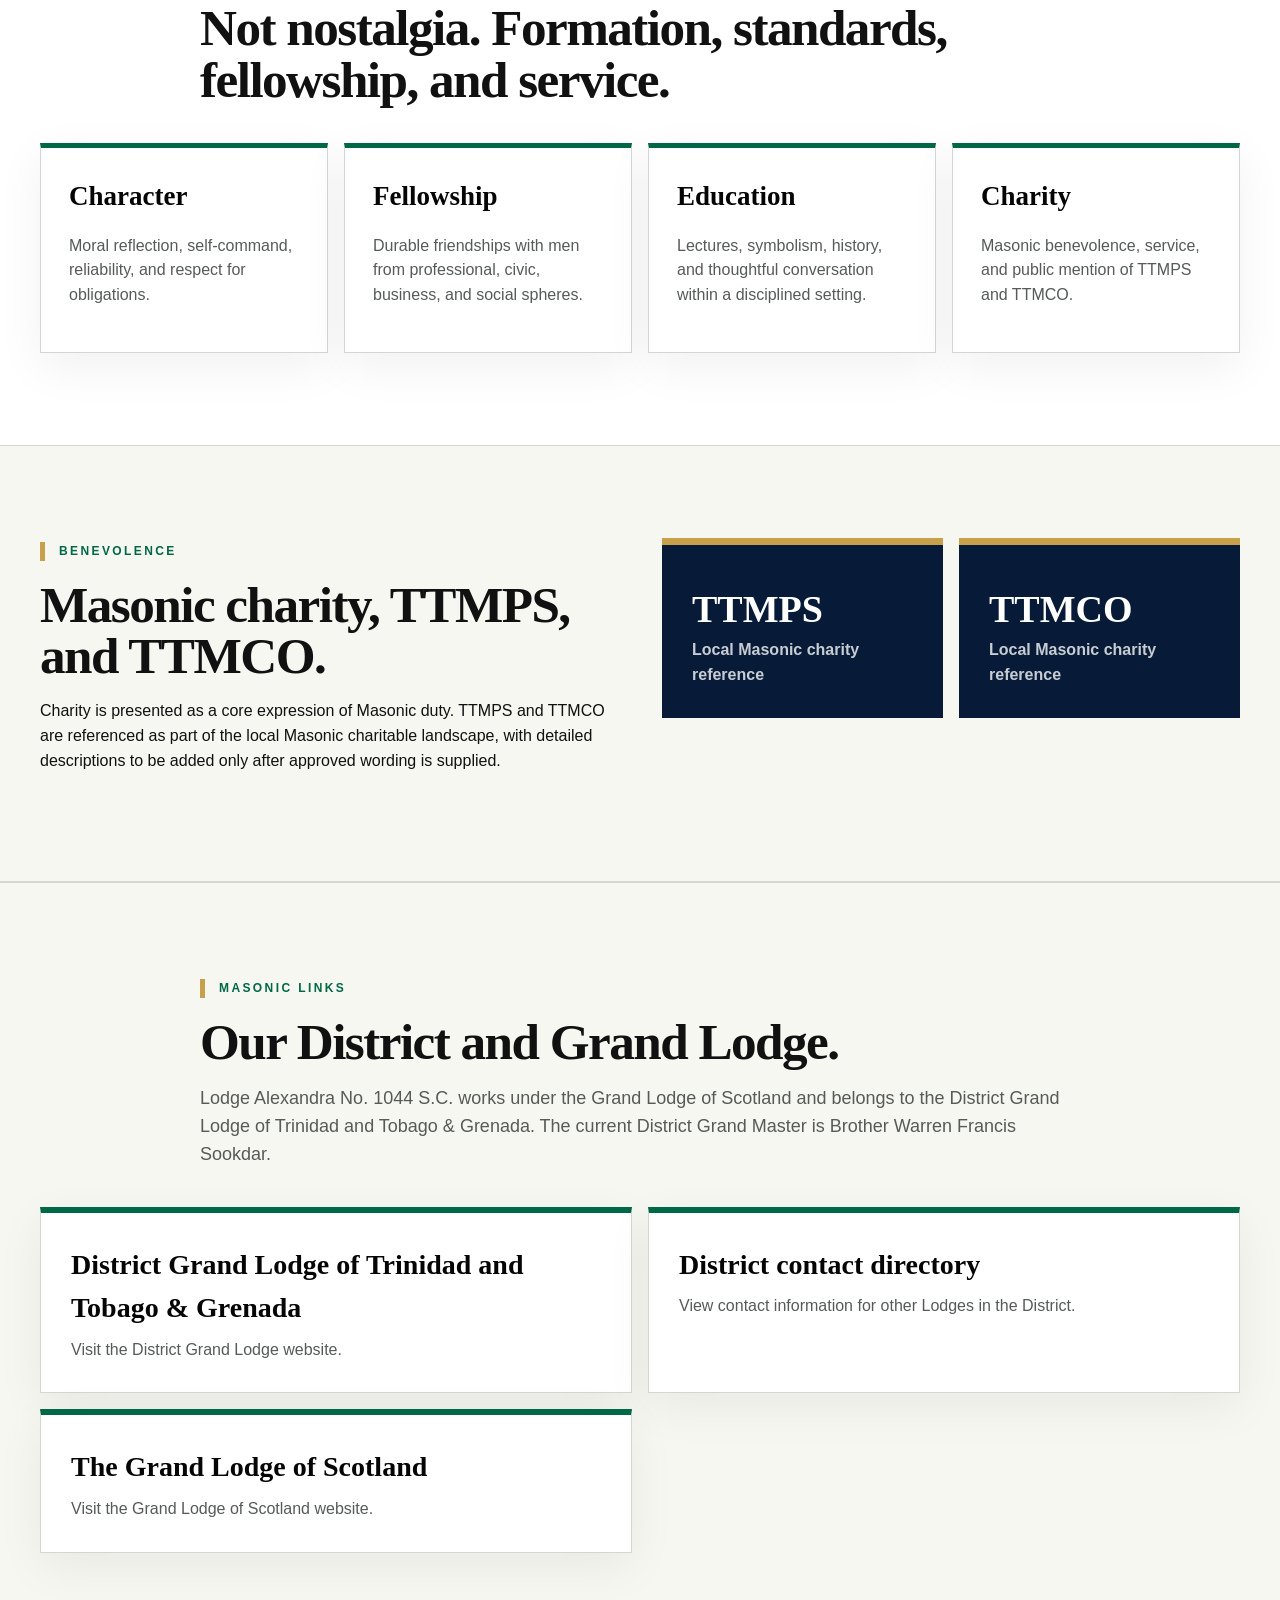
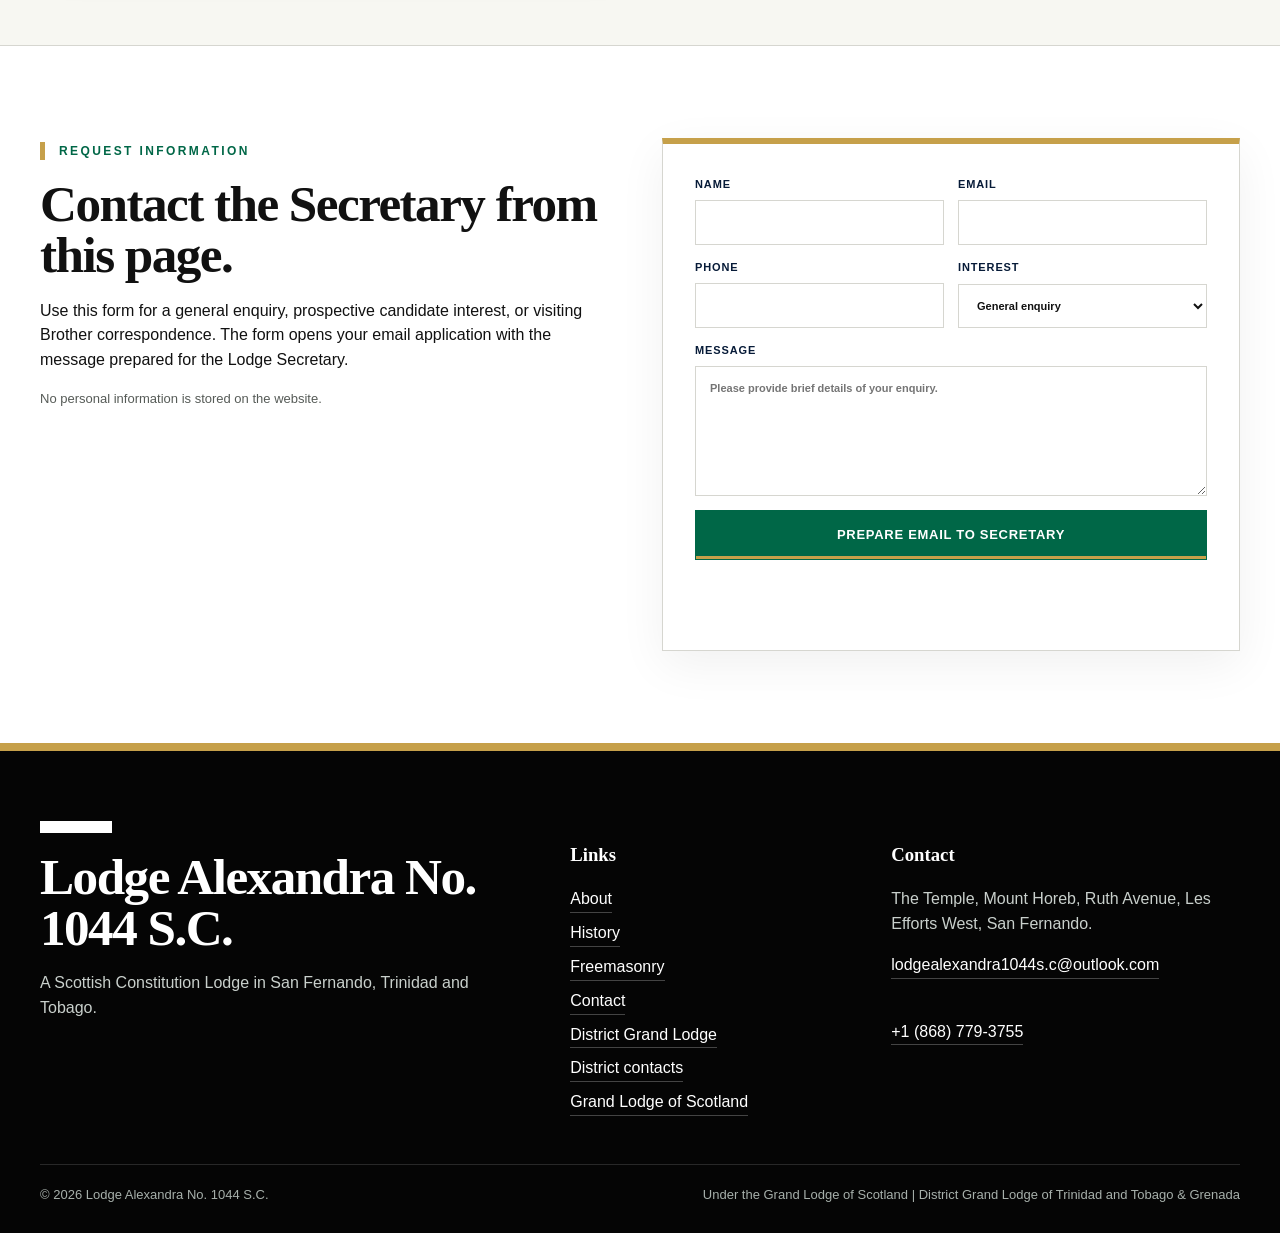
==== commit 2101b48a: "Update homepage District links and remove Craft wording" ====
--- a/index.html
+++ b/index.html
@@ -30,7 +30,7 @@
     <div class="hero-copy">
       <p class="kicker">Lodge Alexandra No. 1044 S.C. | Scottish Constitution</p>
       <h1>Ancient principles. Modern fellowship. Serious men building better lives.</h1>
-      <p class="lead">A Craft Lodge in San Fernando for thoughtful men who value discipline, education, service, trusted friendship, and contribution to society.</p>
+      <p class="lead">A Lodge in San Fernando for thoughtful men who value discipline, education, service, trusted friendship, and contribution to society.</p>
       <div class="hero-actions"><a class="button gold" href="freemasonry.html">Understand Freemasonry</a><a class="button glass" href="#enquiry">Request information</a></div>
     </div>
     <aside class="hero-panel"><img src="https://raw.githubusercontent.com/dominiong2026-stack/Lodge-Alexandra_1044_SC/main/assets/lodge-alexandra-logo.png" alt="Lodge Alexandra crest"><dl><div><dt>Meeting place</dt><dd>Mount Horeb, San Fernando</dd></div><div><dt>Current R.W.M.</dt><dd>Bro. Shastri V.C. Parsad</dd></div><div><dt>Constitution</dt><dd>Scottish</dd></div></dl></aside>
@@ -51,13 +51,13 @@
 <section class="section dark-panel-section"><div class="container split modern-split"><div><span class="kicker">Leadership</span><h2>Office-Bearers presented with hierarchy and clarity.</h2><p>Senior officers are shown first, followed by administrative, pastoral, and ceremonial offices. The treatment is formal but contemporary, with a structure suited to public institutional presentation.</p><a class="button outline-light" href="about.html#office-bearers">View Office-Bearers</a></div><figure class="portrait-card"><img src="https://raw.githubusercontent.com/dominiong2026-stack/Lodge-Alexandra_1044_SC/main/assets/rwm-portrait.png" alt="Right Worshipful Master Bro. Shastri V.C. Parsad"><figcaption>Bro. Shastri V.C. Parsad, Right Worshipful Master</figcaption></figure></div></section>
 <section class="section"><div class="container section-head"><span class="kicker dark">What Lodge life projects</span><h2>Not nostalgia. Formation, standards, fellowship, and service.</h2></div><div class="container cards four"><article class="feature-card"><h3>Character</h3><p>Moral reflection, self-command, reliability, and respect for obligations.</p></article><article class="feature-card"><h3>Fellowship</h3><p>Durable friendships with men from professional, civic, business, and social spheres.</p></article><article class="feature-card"><h3>Education</h3><p>Lectures, symbolism, history, and thoughtful conversation within a disciplined setting.</p></article><article class="feature-card"><h3>Charity</h3><p>Masonic benevolence, service, and public mention of TTMPS and TTMCO.</p></article></div></section>
 <section class="section charity-band"><div class="container split"><div><span class="kicker dark">Benevolence</span><h2>Masonic charity, TTMPS, and TTMCO.</h2><p>Charity is presented as a core expression of Masonic duty. TTMPS and TTMCO are referenced as part of the local Masonic charitable landscape, with detailed descriptions to be added only after approved wording is supplied.</p></div><div class="charity-cards"><article><strong>TTMPS</strong><span>Local Masonic charity reference</span></article><article><strong>TTMCO</strong><span>Local Masonic charity reference</span></article></div></div></section>
-<section class="section soft"><div class="container section-head"><span class="kicker dark">Masonic links</span><h2>Our District and Grand Lodge.</h2><p>Lodge Alexandra No. 1044 S.C. works under the Grand Lodge of Scotland and belongs to the District Grand Lodge of Trinidad and Tobago &amp; Grenada.</p></div><div class="container external-links"><a class="external-card" href="https://dglttg.org/" target="_blank" rel="noopener"><strong>District Grand Lodge of Trinidad and Tobago &amp; Grenada</strong><span>Visit the District Grand Lodge website.</span></a><a class="external-card" href="https://www.grandlodgescotland.com/" target="_blank" rel="noopener"><strong>The Grand Lodge of Scotland</strong><span>Visit the Grand Lodge of Scotland website.</span></a></div></section>
+<section class="section soft"><div class="container section-head"><span class="kicker dark">Masonic links</span><h2>Our District and Grand Lodge.</h2><p>Lodge Alexandra No. 1044 S.C. works under the Grand Lodge of Scotland and belongs to the District Grand Lodge of Trinidad and Tobago &amp; Grenada. The current District Grand Master is Brother Warren Francis Sookdar.</p></div><div class="container external-links"><a class="external-card" href="https://dglttg.org/" target="_blank" rel="noopener"><strong>District Grand Lodge of Trinidad and Tobago &amp; Grenada</strong><span>Visit the District Grand Lodge website.</span></a><a class="external-card" href="https://dglttg.org/contact/" target="_blank" rel="noopener"><strong>District contact directory</strong><span>View contact information for other Lodges in the District.</span></a><a class="external-card" href="https://www.grandlodgescotland.com/" target="_blank" rel="noopener"><strong>The Grand Lodge of Scotland</strong><span>Visit the Grand Lodge of Scotland website.</span></a></div></section>
 <section class="section" id="enquiry"><div class="container split"><div><span class="kicker dark">Request information</span><h2>Contact the Secretary from this page.</h2><p>Use this form for a general enquiry, prospective candidate interest, or visiting Brother correspondence. The form opens your email application with the message prepared for the Lodge Secretary.</p><p class="form-note">No personal information is stored on the website.</p></div><div class="contact-form-panel"><form class="enquiry-form" data-enquiry-form><div class="form-grid"><label>Name<input name="name" required autocomplete="name"></label><label>Email<input name="email" type="email" required autocomplete="email"></label></div><div class="form-grid"><label>Phone<input name="phone" autocomplete="tel"></label><label>Interest<select name="interest"><option>General enquiry</option><option>Prospective candidate information</option><option>Visiting Brother</option><option>Charity or community enquiry</option></select></label></div><label>Message<textarea name="message" required placeholder="Please provide brief details of your enquiry."></textarea></label><button class="button dark full" type="submit">Prepare email to Secretary</button><p class="form-status" data-form-status aria-live="polite"></p></form></div></div></section>
 </main>
 <footer class="site-footer">
   <div class="container footer-grid">
-    <div><img src="https://raw.githubusercontent.com/dominiong2026-stack/Lodge-Alexandra_1044_SC/main/assets/lodge-alexandra-logo.png" alt="" class="footer-mark"><h2>Lodge Alexandra No. 1044 S.C.</h2><p>A Scottish Constitution Craft Lodge in San Fernando, Trinidad and Tobago.</p></div>
-    <div><h3>Links</h3><a href="about.html">About</a><a href="history.html">History</a><a href="freemasonry.html">Freemasonry</a><a href="contact.html">Contact</a><a href="https://dglttg.org/" target="_blank" rel="noopener">District Grand Lodge</a><a href="https://www.grandlodgescotland.com/" target="_blank" rel="noopener">Grand Lodge of Scotland</a></div>
+    <div><img src="https://raw.githubusercontent.com/dominiong2026-stack/Lodge-Alexandra_1044_SC/main/assets/lodge-alexandra-logo.png" alt="" class="footer-mark"><h2>Lodge Alexandra No. 1044 S.C.</h2><p>A Scottish Constitution Lodge in San Fernando, Trinidad and Tobago.</p></div>
+    <div><h3>Links</h3><a href="about.html">About</a><a href="history.html">History</a><a href="freemasonry.html">Freemasonry</a><a href="contact.html">Contact</a><a href="https://dglttg.org/" target="_blank" rel="noopener">District Grand Lodge</a><a href="https://dglttg.org/contact/" target="_blank" rel="noopener">District contacts</a><a href="https://www.grandlodgescotland.com/" target="_blank" rel="noopener">Grand Lodge of Scotland</a></div>
     <div><h3>Contact</h3><p>The Temple, Mount Horeb, Ruth Avenue, Les Efforts West, San Fernando.</p><p><a href="mailto:lodgealexandra1044s.c@outlook.com">lodgealexandra1044s.c@outlook.com</a><br><a href="tel:+18687793755">+1 (868) 779-3755</a></p></div>
   </div>
   <div class="container footer-bottom"><span>&copy; <span data-year></span> Lodge Alexandra No. 1044 S.C.</span><span>Under the Grand Lodge of Scotland | District Grand Lodge of Trinidad and Tobago &amp; Grenada</span></div>
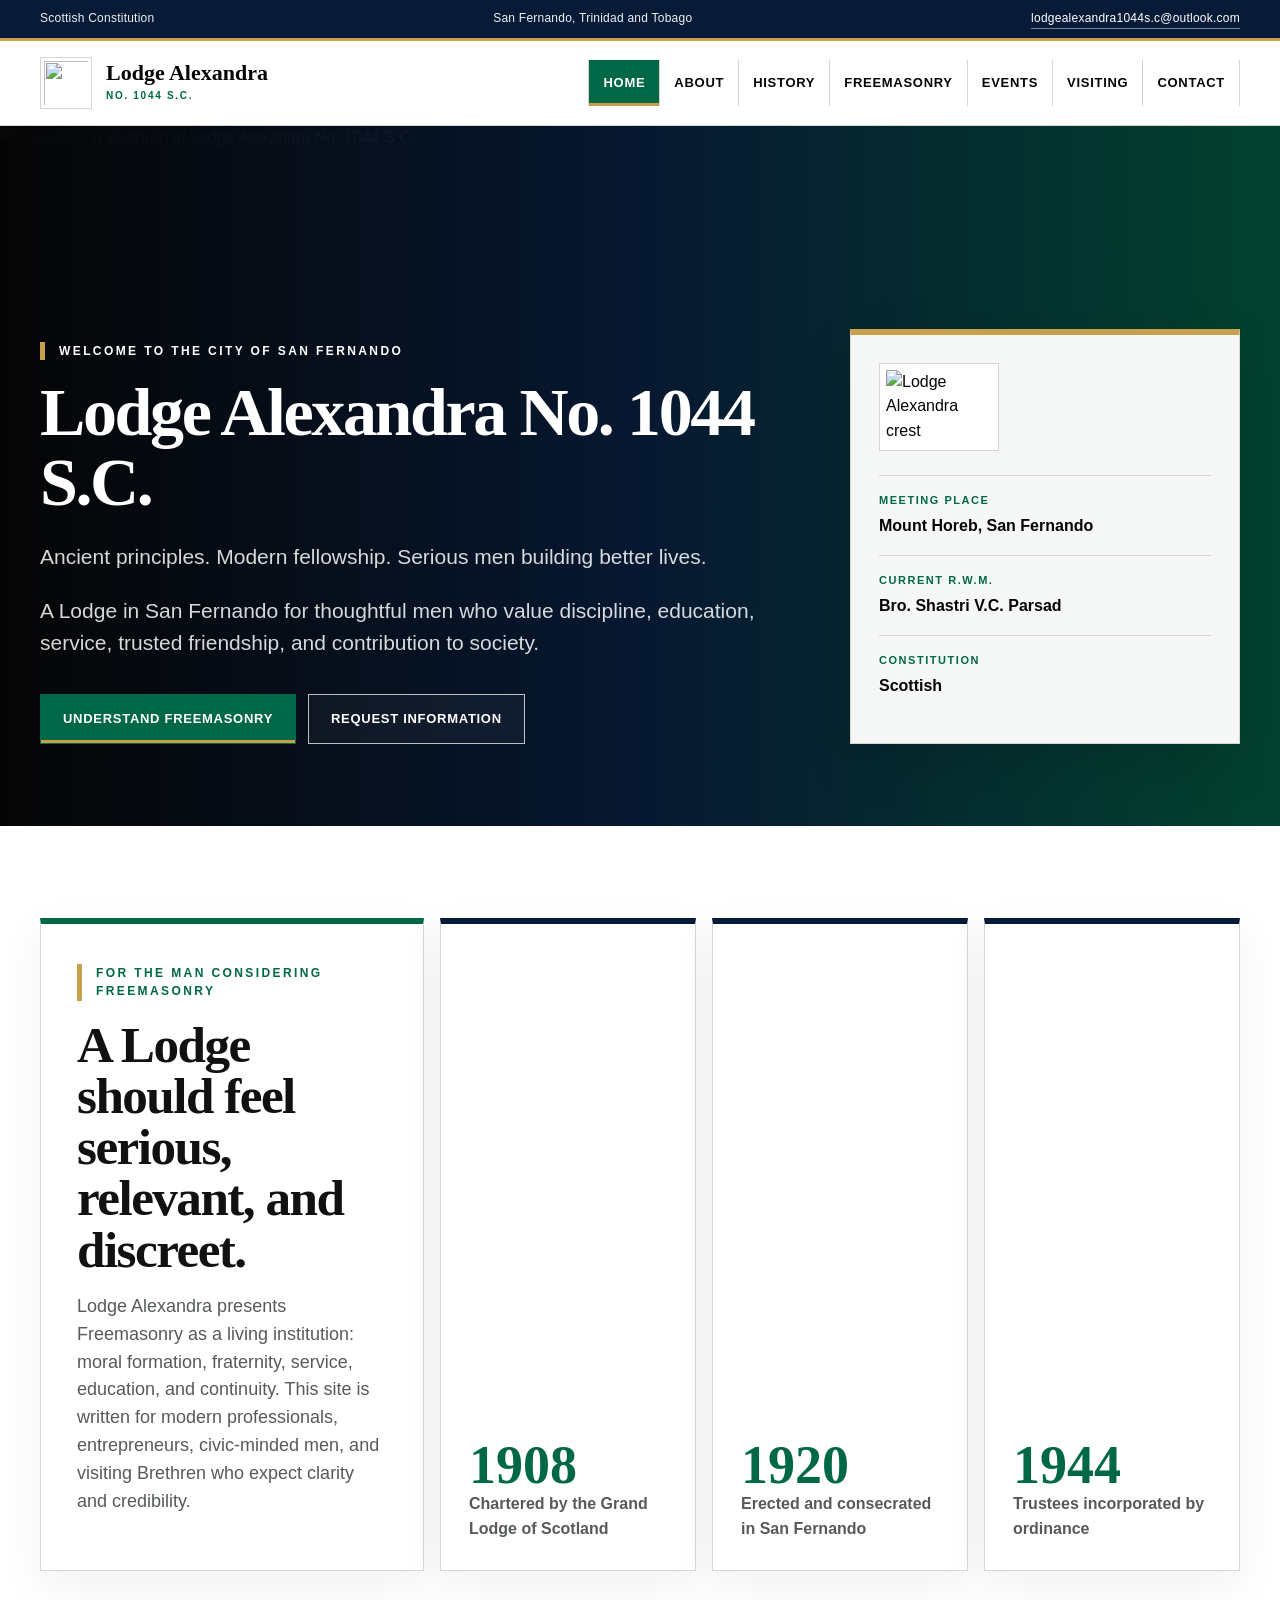
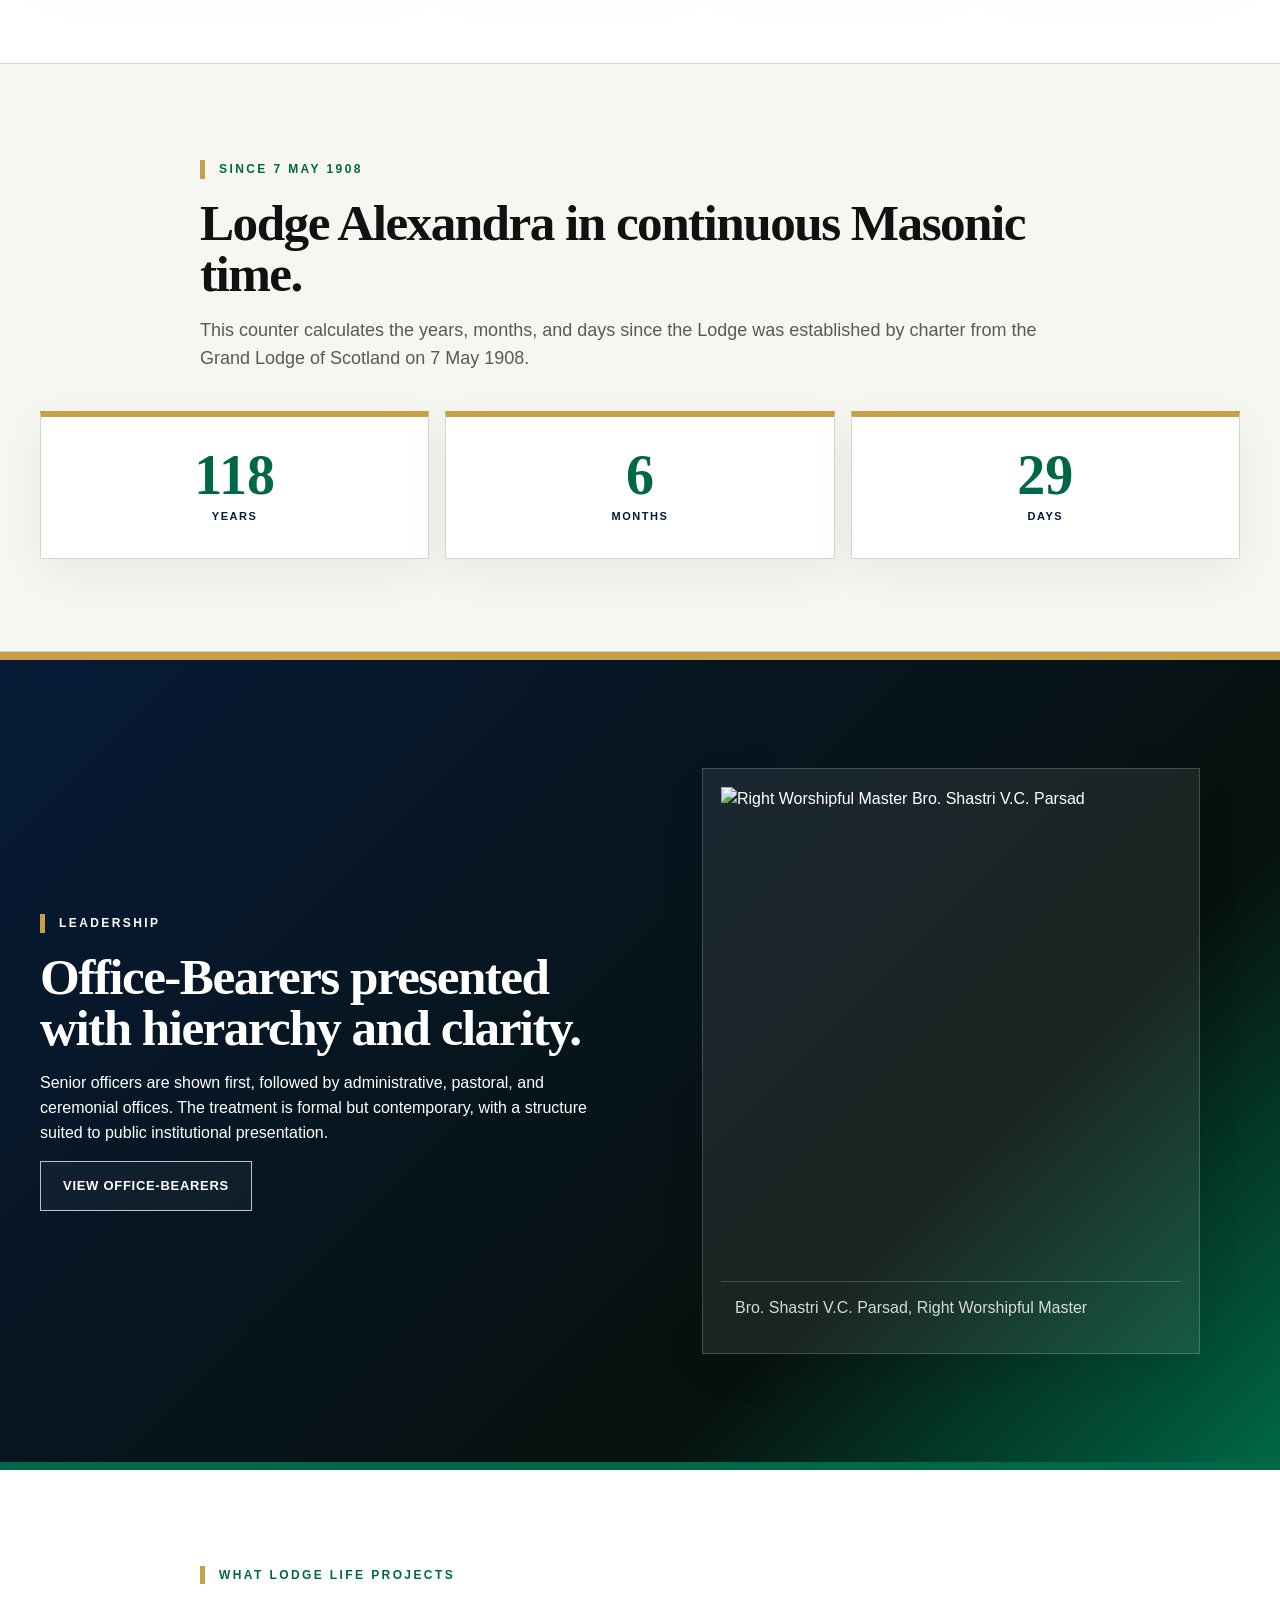
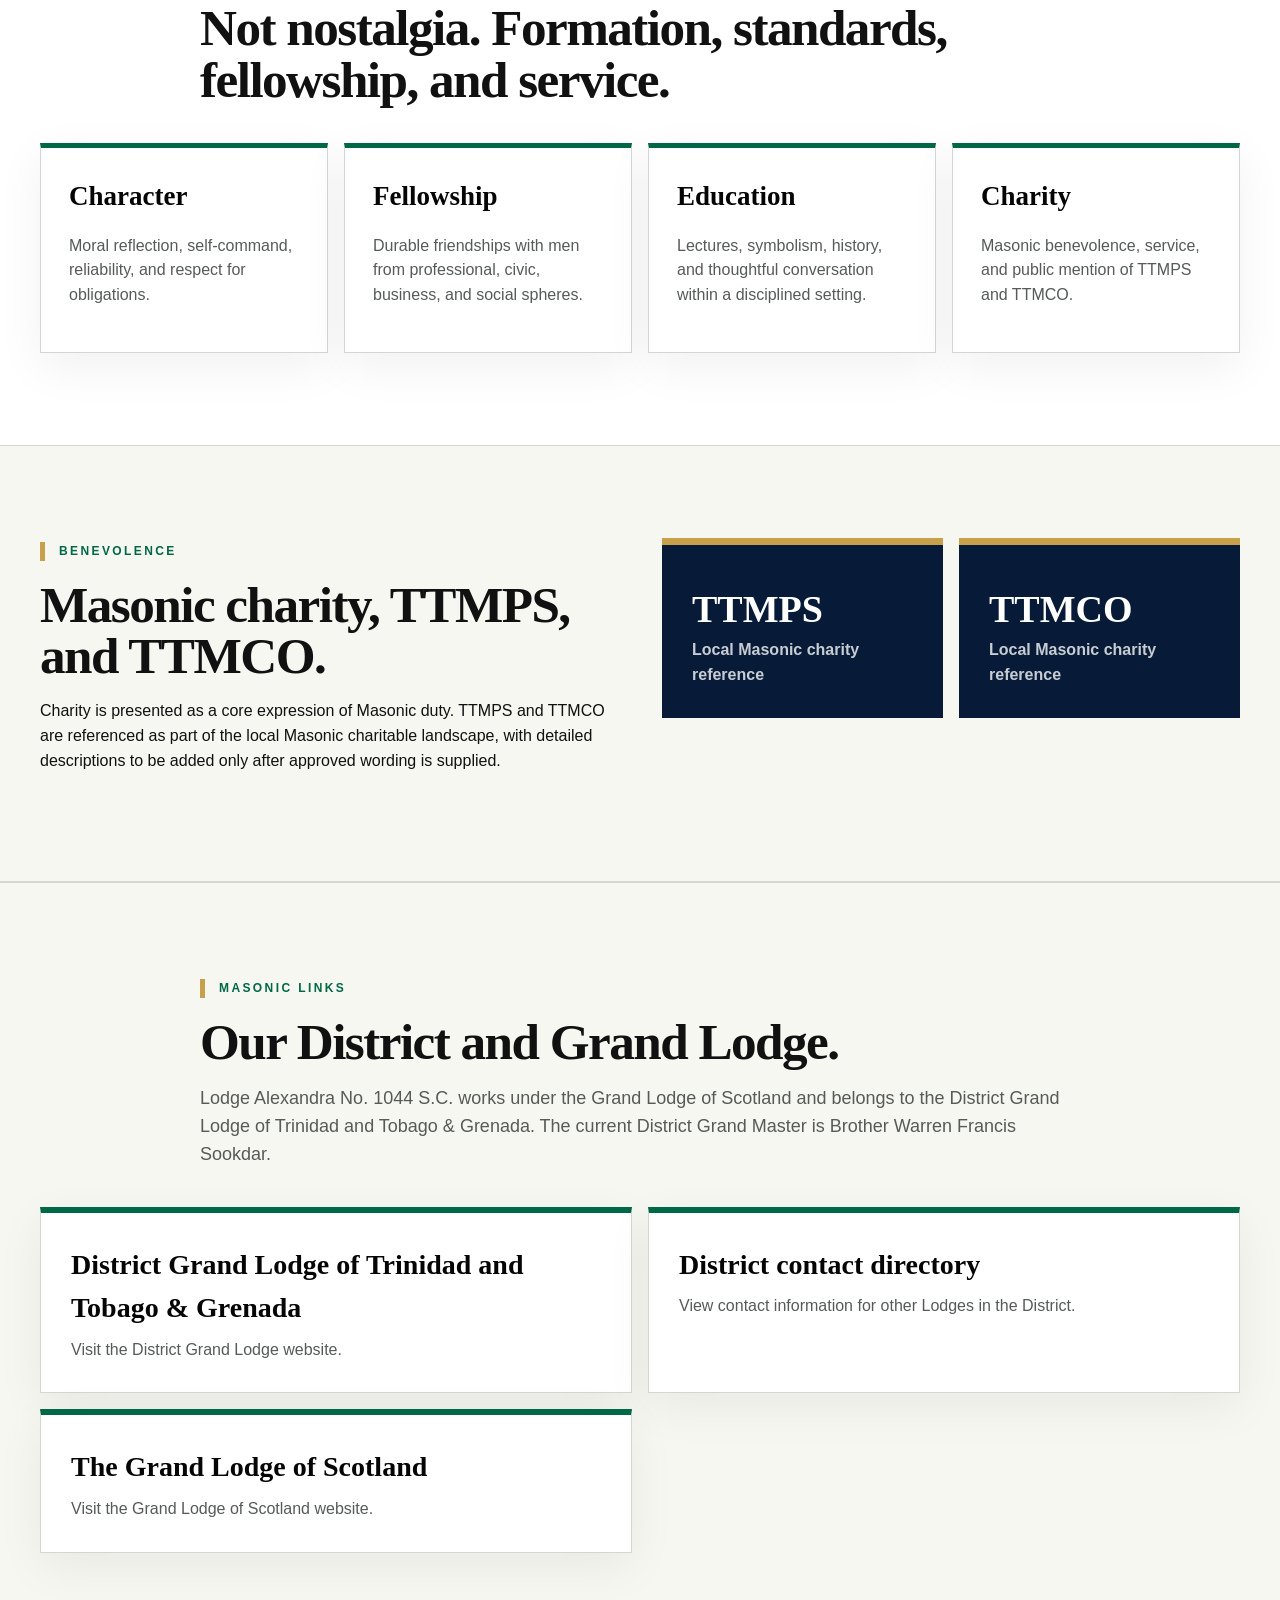
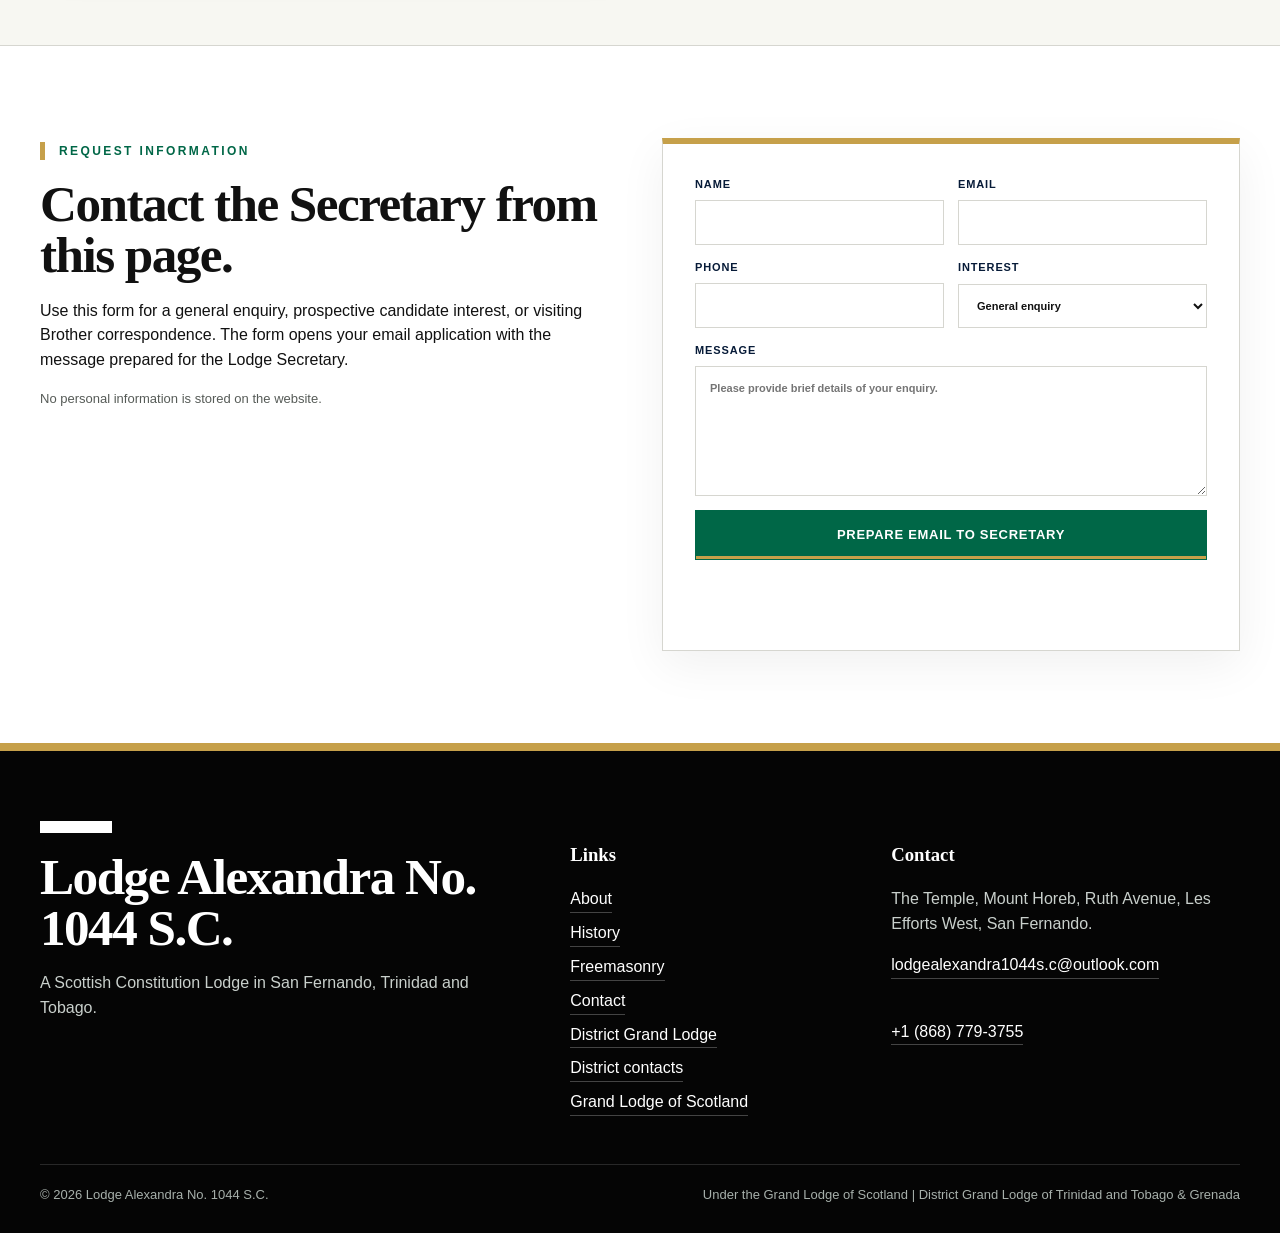
==== commit 86dc7a9e: "Make San Fernando welcome prominent" ====
--- a/index.html
+++ b/index.html
@@ -28,8 +28,9 @@
   <div class="hero-bg"><img src="https://raw.githubusercontent.com/dominiong2026-stack/Lodge-Alexandra_1044_SC/main/assets/lodge-group-photo.jpg" alt="Officers and Brethren of Lodge Alexandra No. 1044 S.C."></div>
   <div class="container hero-inner">
     <div class="hero-copy">
-      <p class="kicker">Lodge Alexandra No. 1044 S.C. | Scottish Constitution</p>
-      <h1>Ancient principles. Modern fellowship. Serious men building better lives.</h1>
+      <p class="kicker">Welcome to the City of San Fernando</p>
+      <h1>Lodge Alexandra No. 1044 S.C.</h1>
+      <p class="lead">Ancient principles. Modern fellowship. Serious men building better lives.</p>
       <p class="lead">A Lodge in San Fernando for thoughtful men who value discipline, education, service, trusted friendship, and contribution to society.</p>
       <div class="hero-actions"><a class="button gold" href="freemasonry.html">Understand Freemasonry</a><a class="button glass" href="#enquiry">Request information</a></div>
     </div>
